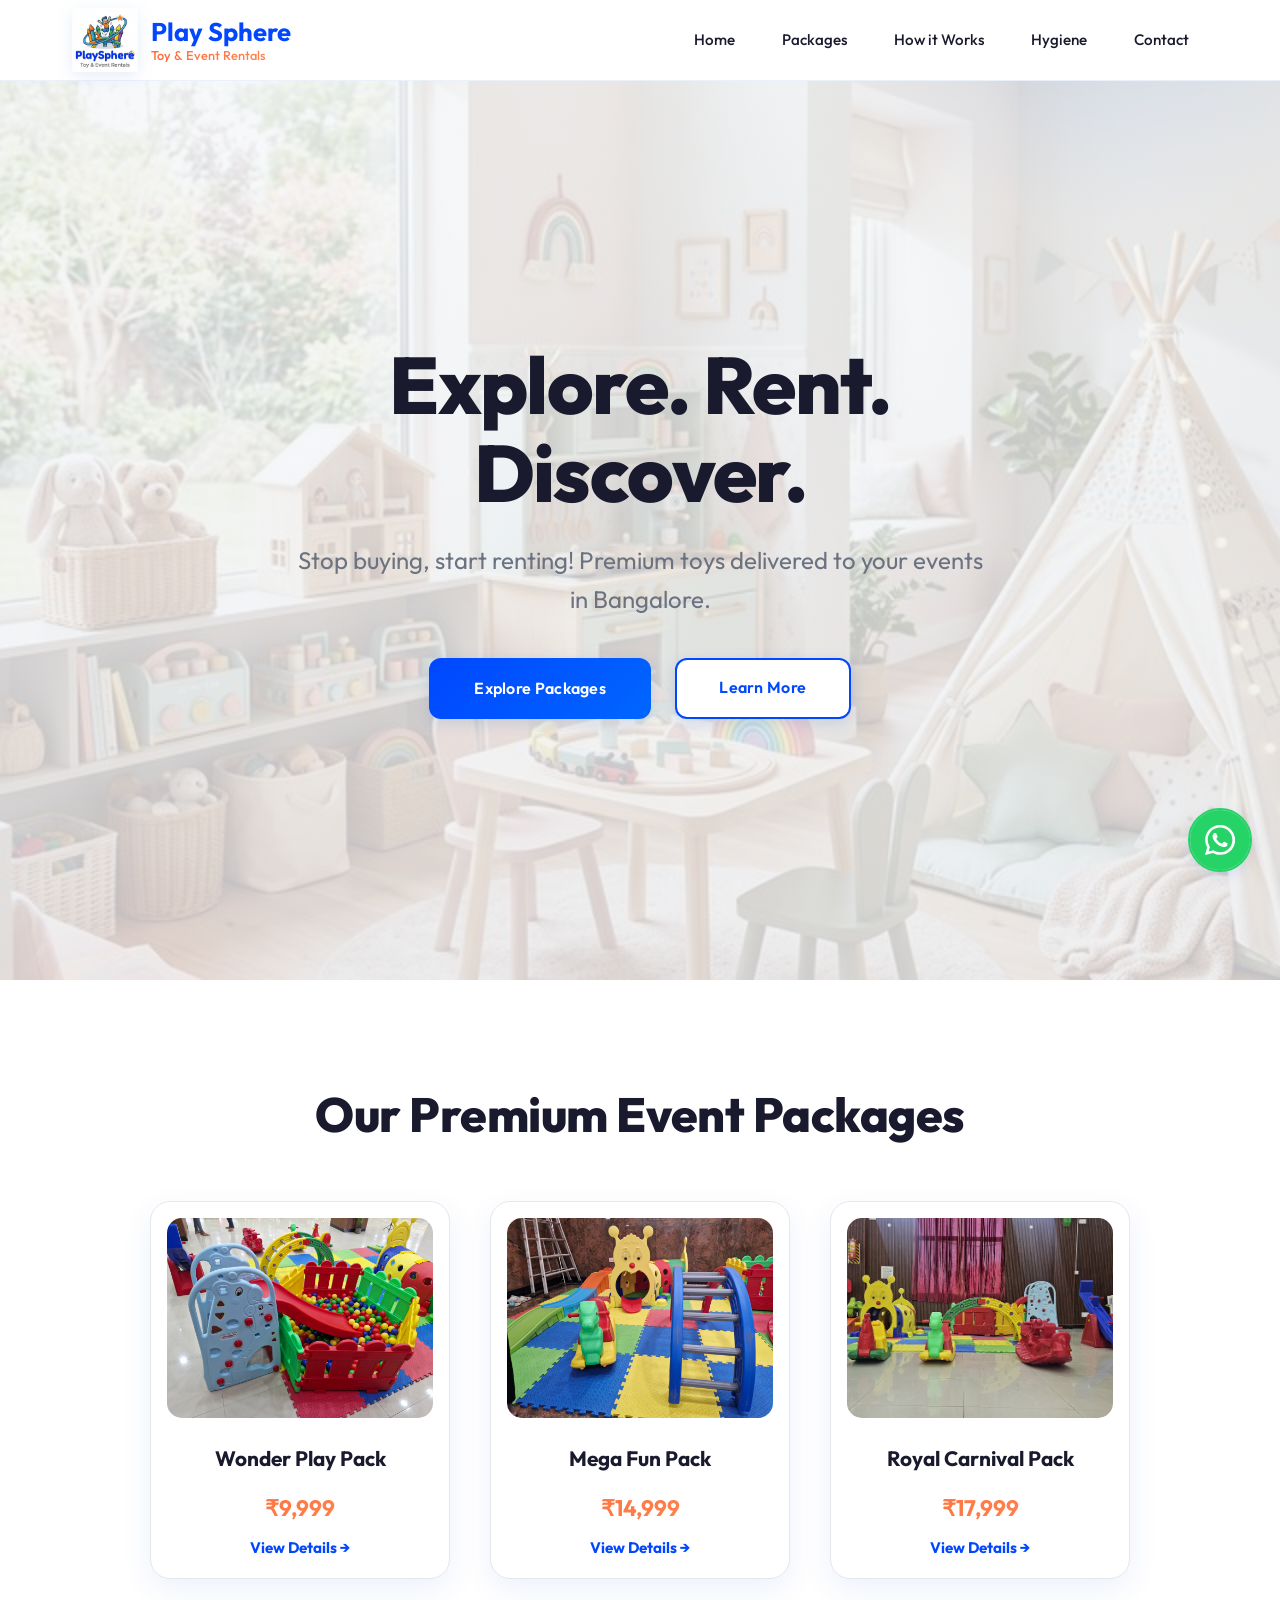
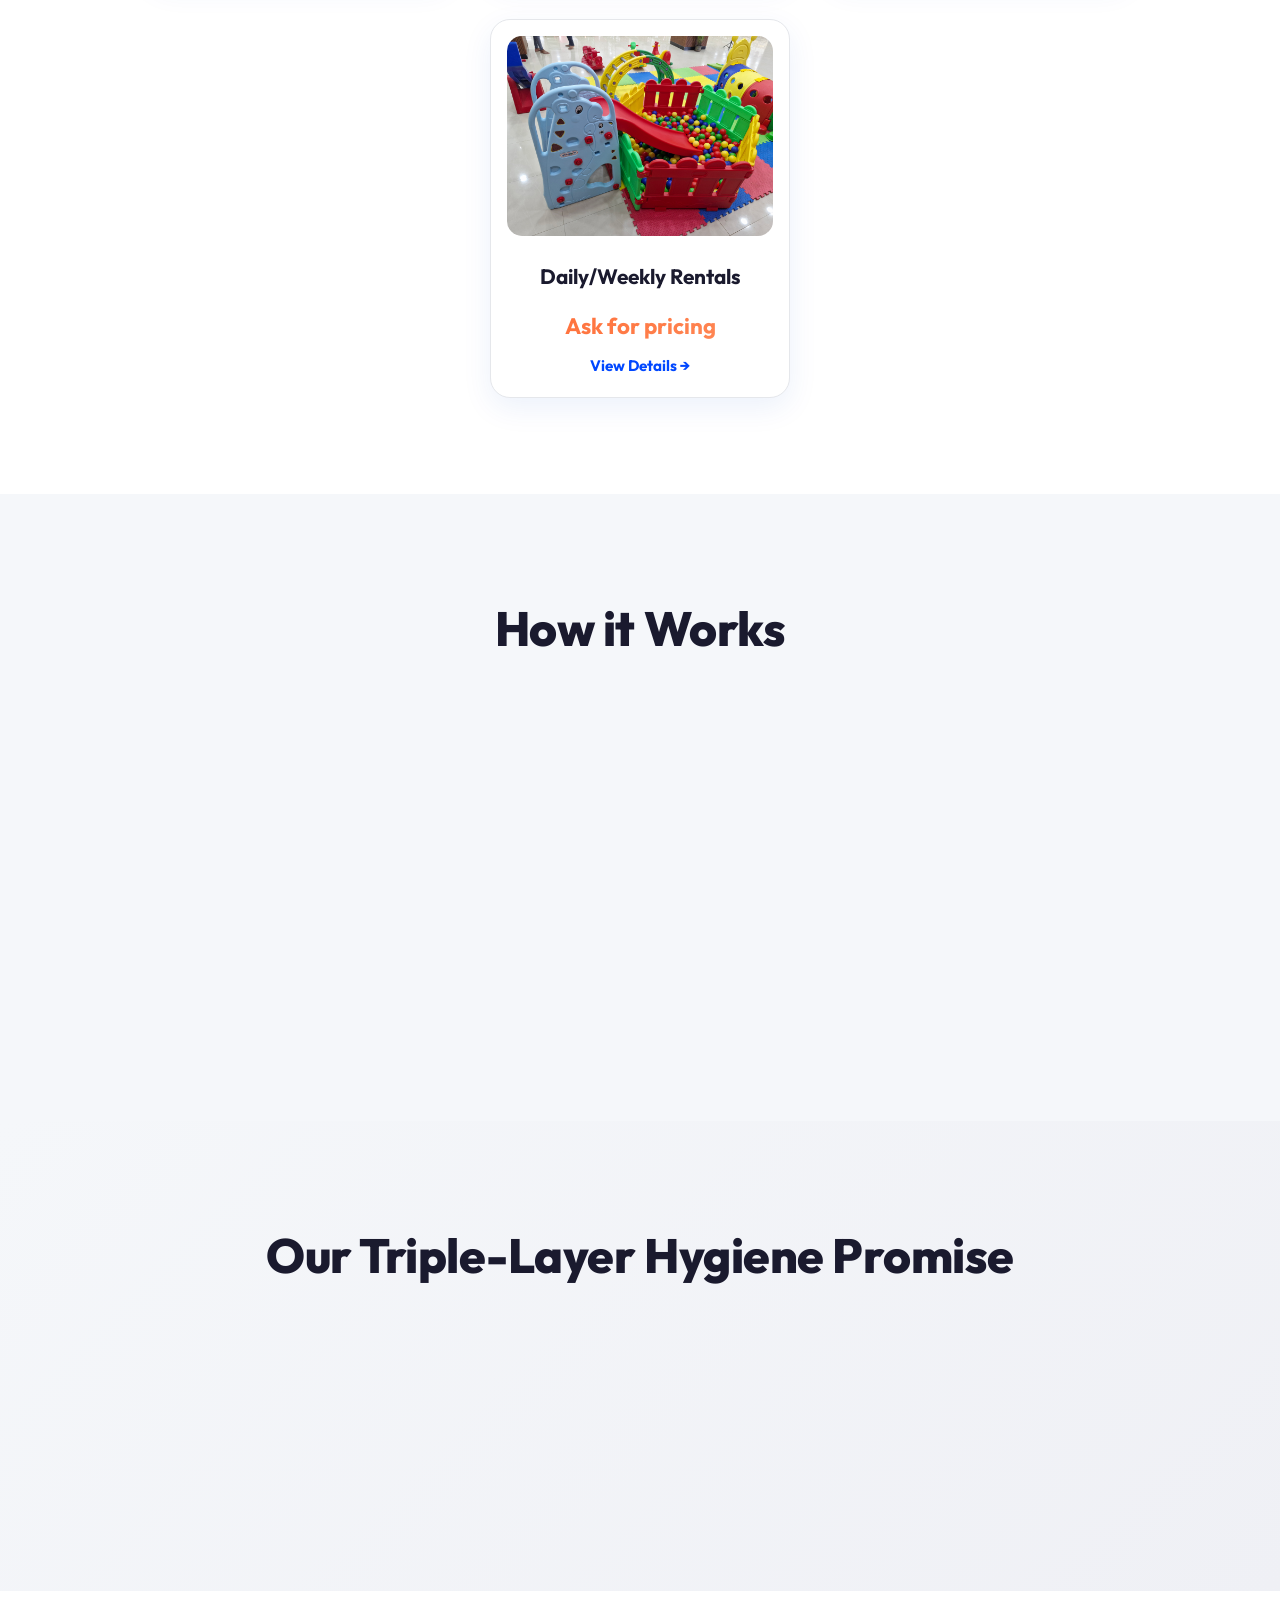
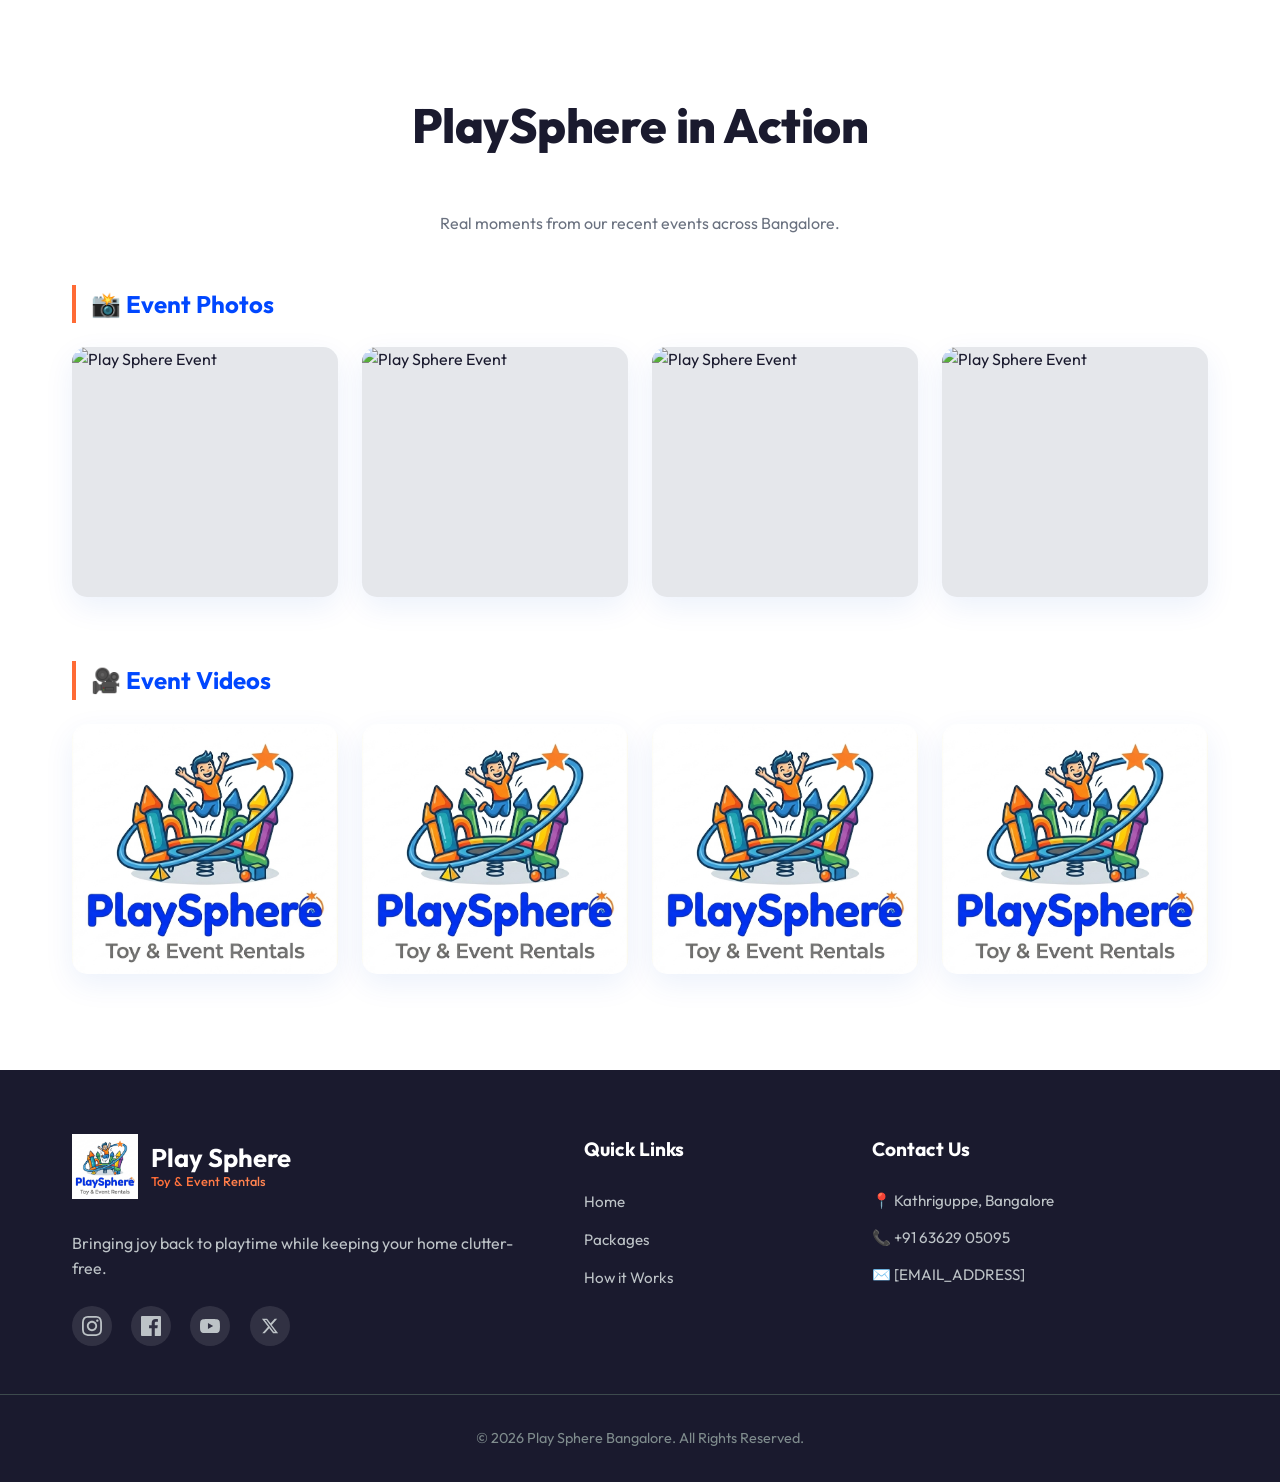
==== index.html @ 1827c5a4 "update new package" ====
<!DOCTYPE html>
<html lang="en">

<head>
    <!-- Meta Tags -->
    <meta charset="UTF-8">
    <meta name="viewport" content="width=device-width, initial-scale=1.0">
    <meta name="description"
        content="Play Sphere Bangalore - Premium toy rental service for events. Affordable packages, same-day delivery, triple-layer hygiene guarantee. Book your event toys online.">
    <meta name="keywords"
        content="toy rental bangalore, event toy rental, kids party toys, toy rental service, toy hire bangalore">
    <meta name="author" content="Play Sphere Bangalore">

    <!-- Open Graph Tags (Social Media) -->
    <meta property="og:title" content="Play Sphere Bangalore - Premium Toy Rental for Events">
    <meta property="og:description"
        content="Rent premium toys for your events in Bangalore. Same-day delivery, hygiene guaranteed.">
    <meta property="og:type" content="business.business">
    <meta property="og:url" content="https://www.playsphere.events/">
    <meta property="og:image" content="https://www.playsphere.events/assets/images/PlaySphere.png">

    <!-- Twitter Card Tags -->
    <meta name="twitter:card" content="summary_large_image">
    <meta name="twitter:title" content="Play Sphere Bangalore - Toy Rental Services">
    <meta name="twitter:description" content="Premium toy rental for events in Bangalore">
    <meta name="twitter:image" content="https://www.playsphere.events/assets/images/PlaySphere.png">

    <!-- Canonical URL -->
    <link rel="canonical" href="https://www.playsphere.events/">

    <!-- Favicon -->
    <link rel="icon" href="https://www.playsphere.events/assets/images/PlaySphere.png" type="image/png">

    <!-- Language -->
    <html lang="en">
    <meta charset="UTF-8">
    <meta name="viewport" content="width=device-width, initial-scale=1.0">
    <title>Play Sphere Bangalore - Premium Toy Rental Service</title>
    <meta name="description"
        content="Rent premium, sanitized toys for your kids in Bangalore. Weekly rentals, doorstep delivery, and hassle-free returns.">
    <link rel="stylesheet" href="css/style.css">
    <link rel="preconnect" href="https://fonts.googleapis.com">
    <link rel="preconnect" href="https://fonts.gstatic.com" crossorigin>
    <link href="https://fonts.googleapis.com/css2?family=Outfit:wght@300;400;500;600;700;800&display=swap"
        rel="stylesheet">
    <script type="application/ld+json">
{
  "@context": "https://schema.org",
  "@type": "LocalBusiness",
  "name": "Play Sphere Bangalore",
  "description": "Premium toy rental service for events in Bangalore",
  "url": "https://www.playsphere.events/",
  "telephone": "+91 6362905095",
  "address": {
    "@type": "PostalAddress",
    "streetAddress": "Kathriguppe",
    "addressLocality": "Bangalore",
    "addressRegion": "Karnataka",
    "postalCode": "560019",
    "addressCountry": "IN"
  },
  "image": "https://www.playsphere.events/assets/images/PlaySphere.png",
  "priceRange": "₹₹",
  "areaServed": "Bangalore",
  "email": "",
  "sameAs": [
    <!-- "https://www.facebook.com/playsphere", -->
    <!-- "https://www.instagram.com/playsphere" -->
  ]
}
</script>
    <script data-goatcounter="https://playsphere.goatcounter.com/count" async src="//gc.zgo.at/count.js"></script>
</head>

<body>
    <header>
        <nav class="container">
            <a href="#home" class="logo">
                <img src="assets/images/PlaySphere.png" alt="Play Sphere Logo">
                <div class="logo-text">
                    Play Sphere <span>Toy & Event Rentals</span>
                </div>
            </a>
            <ul>
                <li><a href="#home">Home</a></li>
                <li><a href="#packages">Packages</a></li>
                <li><a href="#how-it-works">How it Works</a></li>
                <li><a href="#hygiene">Hygiene</a></li>
                <li><a href="#contact">Contact</a></li>
            </ul>
        </nav>
    </header>

    <main>
        <section id="home" class="hero">
            <div class="container hero-content">
                <h1>Explore. Rent. Discover.</h1>
                <p>Stop buying, start renting! Premium toys delivered to your events in Bangalore.</p>
                <div class="cta-group">
                    <a href="#packages" class="btn btn-primary">Explore Packages</a>
                    <a href="#how-it-works" class="btn btn-secondary">Learn More</a>
                </div>
            </div>
        </section>

        <section id="packages" class="packages">
            <div class="container">
                <h2 class="section-title">Our Premium Event Packages</h2>
                <div class="category-grid">
                    <a href="package-details.html?id=wonder" class="category-card-link">
                        <div class="category-card">
                            <img src="assets/images/4.jpg" alt="Wonder Play Pack">
                            <h3>Wonder Play Pack</h3>
                            <p class="price">₹9,999</p>
                            <span class="btn-text">View Details →</span>
                        </div>
                    </a>
                    <a href="package-details.html?id=mega" class="category-card-link">
                        <div class="category-card">
                            <img src="assets/images/2.jpg" alt="Mega Fun Pack">
                            <h3>Mega Fun Pack</h3>
                            <p class="price">₹14,999</p>
                            <span class="btn-text">View Details →</span>
                        </div>
                    </a>
                    <a href="package-details.html?id=royal" class="category-card-link">
                        <div class="category-card">
                            <img src="assets/images/3.jpg" alt="Royal Carnival Pack">
                            <h3>Royal Carnival Pack</h3>
                            <p class="price">₹17,999</p>
                            <span class="btn-text">View Details →</span>
                        </div>
                    </a>
                    <a href="package-details.html?id=daily_weekly" class="category-card-link">
                        <div class="category-card">
                            <img src="assets/images/4.jpg" alt="Daily/Weekly Rentals">
                            <h3>Daily/Weekly Rentals</h3>
                            <p class="price">Ask for pricing</p>
                            <span class="btn-text">View Details →</span>
                        </div>
                    </a>
                </div>
            </div>
        </section>

        <section id="how-it-works" class="how-it-works">
            <div class="container">
                <h2 class="section-title">How it Works</h2>
                <div class="steps-grid">
                    <div class="step">
                        <div class="step-icon">1</div>
                        <h3>Browse Packages & Pick</h3>
                        <p>Choose from our wide range of premium packages.</p>
                    </div>
                    <div class="step">
                        <div class="step-icon">2</div>
                        <h3>We Deliver</h3>
                        <p>Doorstep delivery across Bangalore on your chosen location & schedule.</p>
                    </div>
                    <div class="step">
                        <div class="step-icon">3</div>
                        <h3>Time to Play</h3>
                        <p>During the event the area is set-up and supervised by friendly care takers while you enjoy
                            the event.</p>
                    </div>
                    <div class="step">
                        <div class="step-icon">4</div>
                        <h3>We Pick Up</h3>
                        <p>Hassle-free returns at the end of the event.</p>
                    </div>
                </div>
            </div>
        </section>
        <section id="hygiene" class="hygiene">
            <div class="container">
                <div class="hygiene-content">
                    <h2 class="section-title">Our Triple-Layer Hygiene Promise</h2>
                    <div class="promise-list">
                        <div class="promise-item">
                            <h4>Deep Cleaned</h4>
                            <p>Every toy undergoes systematic thorough cleaning.</p>
                        </div>
                        <div class="promise-item">
                            <h4>Sanitized</h4>
                            <p>Treated with child-safe, medical-grade disinfectants.</p>
                        </div>
                        <div class="promise-item">
                            <h4>Final Check</h4>
                            <p>Double verification before every delivery.</p>
                        </div>
                    </div>
                </div>
            </div>
        </section>
        <section id="gallery" class="gallery">
            <div class="container">
                <h2 class="section-title">PlaySphere in Action</h2>
                <p style="text-align: center; color: var(--gray); margin-bottom: 3rem;">Real moments from our recent
                    events across Bangalore.</p>

                <div class="gallery-container">
                    <h3>📸 Event Photos</h3>
                    <div id="photo-gallery" class="media-grid"></div>

                    <h3 style="margin-top: 4rem;">🎥 Event Videos</h3>
                    <div id="video-gallery" class="media-grid"></div>
                </div>
            </div>
        </section>
    </main>

    <footer id="contact">
        <div class="container footer-grid">
            <div class="footer-info">
                <a href="#home" class="logo footer-logo">
                    <img src="assets/images/PlaySphere.png" alt="Play Sphere Logo">
                    <div class="logo-text">
                        Play Sphere <span>Toy & Event Rentals</span>
                    </div>
                </a>
                <p>Bringing joy back to playtime while keeping your home clutter-free.</p>
                <div class="social-links">
                    <a href="https://www.instagram.com/totsters_kids_play/" aria-label="Instagram"><svg width="20"
                            height="20" viewBox="0 0 24 24" fill="currentColor">
                            <path
                                d="M12 2.163c3.204 0 3.584.012 4.85.07 1.366.062 2.633.332 3.608 1.308.975.975 1.245 2.242 1.308 3.608.058 1.266.07 1.646.07 4.85s-.012 3.584-.07 4.85c-.063 1.366-.333 2.633-1.308 3.608-.975.975-2.242 1.245-3.608 1.308-1.266.058-1.646.07-4.85.07s-3.584-.012-4.85-.07c-1.366-.063-2.633-.333-3.608-1.308-.975-.975-1.245-2.242-1.308-3.608-.058-1.266-.07-1.646-.07-4.85s.012-3.584.07-4.85c.062-1.366.332-2.633 1.308-3.608.975-.975 2.242-1.245 3.608-1.308 1.266-.058 1.646-.07 4.85-.07zm0-2.163c-3.259 0-3.667.014-4.947.072-4.358.2-6.78 2.618-6.98 6.98-.059 1.281-.073 1.689-.073 4.948 0 3.259.014 3.668.072 4.947.2 4.358 2.618 6.78 6.98 6.98 1.281.058 1.689.072 4.948.072 3.259 0 3.668-.014 4.947-.072 4.354-.2 6.782-2.618 6.979-6.98.059-1.28.073-1.689.073-4.948 0-3.259-.014-3.667-.072-4.947-.196-4.354-2.617-6.78-6.979-6.98-1.281-.059-1.69-.073-4.949-.073zm0 5.838c-3.403 0-6.162 2.759-6.162 6.162s2.759 6.163 6.162 6.163 6.162-2.759 6.162-6.163c0-3.403-2.759-6.162-6.162-6.162zm0 10.162c-2.209 0-4-1.79-4-4 0-2.209 1.791-4 4-4s4 1.791 4 4c0 2.21-1.791 4-4 4zm6.406-11.845c-.796 0-1.441.645-1.441 1.44s.645 1.44 1.441 1.44c.795 0 1.439-.645 1.439-1.44s-.644-1.44-1.439-1.44z">
                            </path>
                        </svg></a>
                    <a href="https://www.facebook.com/share/1CV5FnFBS7/" aria-label="Facebook"><svg width="20"
                            height="20" viewBox="0 0 24 24" fill="currentColor">
                            <path
                                d="M22.675 0h-21.35c-.732 0-1.325.593-1.325 1.325v21.351c0 .731.593 1.324 1.325 1.324h11.495v-9.294h-3.128v-3.622h3.128v-2.671c0-3.1 1.893-4.788 4.659-4.788 1.325 0 2.463.099 2.795.143v3.24l-1.918.001c-1.504 0-1.795.715-1.795 1.763v2.313h3.587l-.467 3.622h-3.12v9.293h6.116c.73 0 1.323-.593 1.323-1.325v-21.35c0-.732-.593-1.325-1.325-1.325z">
                            </path>
                        </svg></a>
                    <a href="#" aria-label="Youtube"><svg width="20" height="20" viewBox="0 0 24 24"
                            fill="currentColor">
                            <path
                                d="M23.498 6.186a3.016 3.016 0 0 0-2.122-2.136C19.505 3.545 12 3.545 12 3.545s-7.505 0-9.377.505A3.017 3.017 0 0 0 .502 6.186C0 8.07 0 12 0 12s0 3.93.502 5.814a3.016 3.016 0 0 0 2.122 2.136c1.871.505 9.376.505 9.376.505s7.505 0 9.377-.505a3.015 3.015 0 0 0 2.122-2.136C24 15.93 24 12 24 12s0-3.93-.502-5.814zM9.545 15.568V8.432L15.818 12l-6.273 3.568z">
                            </path>
                        </svg></a>
                    <a href="#" aria-label="X"><svg width="18" height="18" viewBox="0 0 24 24" fill="currentColor">
                            <path
                                d="M18.244 2.25h3.308l-7.227 8.26 8.502 11.24H16.17l-5.214-6.817L4.99 21.75H1.68l7.73-8.835L1.254 2.25H8.134l4.713 6.231zm-1.161 17.52h1.833L7.084 4.126H5.117z">
                            </path>
                        </svg></a>
                </div>
            </div>
            <div class="footer-links">
                <h4>Quick Links</h4>
                <ul>
                    <li><a href="#home">Home</a></li>
                    <li><a href="#packages">Packages</a></li>
                    <li><a href="#how-it-works">How it Works</a></li>
                </ul>
            </div>
            <div class="footer-contact">
                <h4>Contact Us</h4>
                <p>📍 Kathriguppe, Bangalore</p>
                <p>📞 +91 63629 05095</p>
                <p>✉️ [EMAIL_ADDRESS]</p>
            </div>
        </div>
        <div class="footer-bottom">
            <p>&copy; 2026 Play Sphere Bangalore. All Rights Reserved.</p>
        </div>
    </footer>

    <script src="js/script.js"></script>
    <a href="https://wa.me/916362905095" class="whatsapp-float" target="_blank" rel="noopener noreferrer">
        <svg width="30" height="30" viewBox="0 0 24 24" fill="white" xmlns="http://www.w3.org/2000/svg">
            <path
                d="M17.472 14.382c-.297-.149-1.758-.867-2.03-.967-.273-.099-.471-.148-.67.15-.197.297-.767.966-.94 1.164-.173.199-.347.223-.644.075-.297-.15-1.255-.463-2.39-1.475-.883-.788-1.48-1.761-1.653-2.059-.173-.297-.018-.458.13-.606.134-.133.298-.347.446-.52.149-.174.198-.298.298-.497.099-.198.05-.371-.025-.52-.075-.149-.669-1.612-.916-2.207-.242-.579-.487-.5-.669-.51-.173-.008-.371-.01-.57-.01-.198 0-.52.074-.792.372-.272.297-1.04 1.016-1.04 2.479 0 1.462 1.065 2.875 1.213 3.074.149.198 2.096 3.2 5.077 4.487.709.306 1.262.489 1.694.625.712.227 1.36.195 1.871.118.571-.085 1.758-.719 2.006-1.413.248-.694.248-1.289.173-1.413-.074-.124-.272-.198-.57-.347m-5.421 7.403h-.004a9.87 9.87 0 01-5.031-1.378l-.361-.214-3.741.982.998-3.648-.235-.374a9.86 9.86 0 01-1.51-5.26c.001-5.45 4.436-9.884 9.888-9.884 2.64 0 5.122 1.03 6.988 2.898a9.825 9.825 0 012.893 6.994c-.003 5.45-4.438 9.884-9.885 9.884m8.413-18.297A11.815 11.815 0 0012.05 0C5.495 0 .16 5.335.157 11.892c0 2.096.547 4.142 1.588 5.945L0 24l6.335-1.662c1.801.983 3.834 1.503 5.903 1.504h.005c6.554 0 11.89-5.335 11.893-11.893a11.826 11.826 0 00-3.48-8.413z" />
        </svg>
        <span class="tooltip">Chat with us</span>
    </a>
</body>

</html>
---- css/style.css ----
:root {
    /* PlaySphere Brand Colors - From Logo */
    /* --primary: #0052CC;
    --primary-light: #0066FF;
    --primary-dark: #003999;
    --secondary: #FF6B35;
    --secondary-light: #FF8C5A;
    --accent: #FFA500; */
    --dark: #1A1A2E;
    --light: #F5F7FA;
    --white: #ffffff;
    --gray: #6B7280;
    --gray-light: #E5E7EB;
    --primary: #0047FF;
    /* Vibrant blue from logo text */
    --primary-light: #336CFF;
    --primary-dark: #0036C2;
    --secondary: #FF6B35;
    /* Warm orange from logo accents */
    --secondary-light: #FF8C5A;
    --accent: #FF9100;
    /* Star/highlight orange */

    /* Gradients updated with the new brand blue */
    --primary-gradient: linear-gradient(135deg, #0047FF 0%, #0066FF 100%);
    /* Gradients */
    --bg-gradient: linear-gradient(135deg, #F5F7FA 0%, #EFF0F5 100%);
    /* --primary-gradient: linear-gradient(135deg, #0052CC 0%, #0066FF 100%); */
    --secondary-gradient: linear-gradient(135deg, #FF6B35 0%, #FF8C5A 100%);
    --blend-gradient: linear-gradient(135deg, #0052CC 0%, #FF6B35 100%);

    /* Shadows */
    --card-shadow: 0 10px 30px rgba(0, 82, 204, 0.08);
    --card-shadow-hover: 0 20px 40px rgba(0, 82, 204, 0.12);
    --btn-shadow: 0 4px 15px rgba(0, 82, 204, 0.15);
    --btn-shadow-hover: 0 8px 25px rgba(0, 82, 204, 0.25);
}

* {
    margin: 0;
    padding: 0;
    box-sizing: border-box;
}

html {
    scroll-behavior: smooth;
}

body {
    font-family: 'Outfit', -apple-system, BlinkMacSystemFont, 'Segoe UI', sans-serif;
    line-height: 1.6;
    color: var(--dark);
    background-color: var(--white);
}

.container {
    max-width: 1200px;
    margin: 0 auto;
    padding: 0 2rem;
}

/* ==================== HEADER & NAVIGATION ==================== */
header {
    background: rgba(255, 255, 255, 0.95);
    backdrop-filter: blur(20px);
    -webkit-backdrop-filter: blur(20px);
    position: fixed;
    top: 0;
    width: 100%;
    z-index: 1000;
    border-bottom: 1px solid rgba(0, 82, 204, 0.08);
    transition: all 0.3s ease;
}

header.scrolled {
    box-shadow: 0 8px 24px rgba(0, 0, 0, 0.06);
}

nav {
    display: flex;
    justify-content: space-between;
    align-items: center;
    height: 80px;
    padding: 0;
}

.logo {
    display: flex;
    align-items: center;
    gap: 0.8rem;
    font-size: 1.6rem;
    font-weight: 700;
    text-decoration: none;
    transition: all 0.3s ease;
    flex-shrink: 0;
}

.logo:hover {
    transform: translateY(-2px);
}

.logo img {
    height: 65px;
    width: auto;
    object-fit: contain;
    filter: drop-shadow(0 4px 8px rgba(0, 82, 204, 0.1));
    transition: all 0.3s ease;
}

.logo:hover img {
    filter: drop-shadow(0 6px 12px rgba(0, 82, 204, 0.2));
}

.logo-text {
    display: flex;
    flex-direction: column;
    line-height: 1.1;
    color: var(--primary);
    /* This makes "Play Sphere" the brand blue */
    font-weight: 700;
    /* Ensures it looks bold like the logo */
}

.logo-text::first-line {
    font-weight: 700;
}

.logo span {
    background: var(--secondary-gradient);
    -webkit-background-clip: text;
    -webkit-text-fill-color: transparent;
    background-clip: text;
    font-size: 0.8rem;
    font-weight: 500;
    margin-top: 2px;
}

nav ul {
    display: flex;
    list-style: none;
    gap: 0.5rem;
    margin-left: auto;
}

nav ul li {
    margin: 0;
}

nav ul li a {
    text-decoration: none;
    color: var(--dark);
    font-weight: 500;
    font-size: 0.95rem;
    padding: 0.6rem 1.2rem;
    border-radius: 8px;
    transition: all 0.3s ease;
    position: relative;
    display: block;
}

nav ul li a::before {
    content: '';
    position: absolute;
    bottom: 0;
    left: 50%;
    width: 0;
    height: 2px;
    background: var(--primary-gradient);
    transform: translateX(-50%);
    transition: width 0.3s ease;
}

nav ul li a:hover {
    color: var(--primary);
    background: rgba(0, 82, 204, 0.05);
}

nav ul li a:hover::before {
    width: 80%;
}

/* ==================== HERO SECTION ==================== */
.hero {
    margin-top: 80px;
    min-height: 100vh;
    background: linear-gradient(rgba(245, 247, 250, 0.8), rgba(239, 240, 245, 0.8)),
        url('../assets/images/hero-bg.jpg');
    /* background: var(--bg-gradient), url('../assets/images/hero-bg.jpg'); */
    background-size: cover;
    background-position: center;
    display: flex;
    align-items: center;
    justify-content: center;
    position: relative;
    overflow: hidden;
    padding: 2rem;
}

.hero::before {
    content: '';
    position: absolute;
    top: -50%;
    right: -10%;
    width: 600px;
    height: 600px;
    background: radial-gradient(circle, rgba(0, 102, 255, 0.1) 0%, transparent 70%);
    border-radius: 50%;
    animation: float 6s ease-in-out infinite;
}

.hero::after {
    content: '';
    position: absolute;
    bottom: -30%;
    left: -5%;
    width: 400px;
    height: 400px;
    background: radial-gradient(circle, rgba(255, 107, 53, 0.08) 0%, transparent 70%);
    border-radius: 50%;
    animation: float 8s ease-in-out infinite reverse;
}

@keyframes float {

    0%,
    100% {
        transform: translateY(0px);
    }

    50% {
        transform: translateY(30px);
    }
}

.hero-content {
    position: relative;
    z-index: 1;
    text-align: center;
    max-width: 900px;
}

.hero-content h1 {
    font-size: clamp(2.5rem, 8vw, 5rem);
    font-weight: 800;
    line-height: 1.1;
    margin-bottom: 1.5rem;
    color: var(--dark);
    letter-spacing: -0.02em;
}

.hero-content p {
    font-size: clamp(1rem, 2vw, 1.5rem);
    color: var(--gray);
    margin-bottom: 2.5rem;
    font-weight: 400;
    line-height: 1.6;
    max-width: 700px;
    margin-left: auto;
    margin-right: auto;
}

.cta-group {
    display: flex;
    gap: 1.5rem;
    justify-content: center;
    flex-wrap: wrap;
}

.btn {
    display: inline-block;
    padding: 1.1rem 2.8rem;
    border-radius: 12px;
    text-decoration: none;
    font-weight: 600;
    font-size: 1rem;
    letter-spacing: 0.3px;
    transition: all 0.3s cubic-bezier(0.23, 1, 0.32, 1);
    cursor: pointer;
    border: none;
    outline: none;
    text-align: center;
    box-shadow: var(--btn-shadow);
}

.btn-primary {
    background: var(--primary-gradient);
    color: var(--white);
}

.btn-primary:hover {
    transform: translateY(-4px);
    box-shadow: var(--btn-shadow-hover);
}

.btn-primary:active {
    transform: translateY(-1px);
}

.btn-secondary {
    background: var(--white);
    color: var(--primary);
    border: 2px solid var(--primary);
    padding: 0.95rem 2.65rem;
}

.btn-secondary:hover {
    background: var(--primary);
    color: var(--white);
    transform: translateY(-4px);
    box-shadow: var(--btn-shadow-hover);
}

.btn-secondary:active {
    transform: translateY(-1px);
}

/* ==================== SECTIONS ==================== */
section {
    padding: 6rem 0;
}

.section-title {
    text-align: center;
    font-size: clamp(2rem, 5vw, 3rem);
    font-weight: 800;
    margin-bottom: 1rem;
    color: var(--dark);
    letter-spacing: -0.01em;
}

section>.container>.section-title {
    margin-bottom: 3rem;
}

/* ==================== PACKAGES SECTION ==================== */
.packages {
    background: var(--white);
}

.category-grid {
    display: flex;
    /* Changed from grid to flex for easier centering */
    flex-wrap: wrap;
    justify-content: center;
    /* This centers the items in the row */
    gap: 2.5rem;
}

/* Ensure cards don't shrink too much */
.category-card-link {
    text-decoration: none;
    color: inherit;
    flex: 0 1 300px;
    /* Adjust 300px based on your preferred card width */
}

.category-card {
    background: var(--white);
    padding: 1rem;
    border-radius: 20px;
    text-align: center;
    box-shadow: var(--card-shadow);
    border: 1px solid var(--gray-light);
    transition: all 0.4s cubic-bezier(0.23, 1, 0.32, 1);
    overflow: hidden;
}

.category-card:hover {
    transform: translateY(-12px);
    box-shadow: var(--card-shadow-hover);
    border-color: var(--primary);
}

.category-card img {
    width: 100%;
    height: 200px;
    object-fit: cover;
    border-radius: 15px;
    margin-bottom: 1.5rem;
    background-color: #f0f0f0;
    display: block;
    transition: transform 0.4s ease;
}

.category-card:hover img {
    transform: scale(1.08);
}

.category-card h3 {
    font-size: 1.3rem;
    font-weight: 700;
    color: var(--dark);
    margin-bottom: 1rem;
    transition: color 0.3s ease;
}

.category-card:hover h3 {
    color: var(--primary);
}

.price {
    background: var(--secondary-gradient);
    -webkit-background-clip: text;
    -webkit-text-fill-color: transparent;
    background-clip: text;
    font-weight: 800;
    font-size: 1.6rem;
    margin-bottom: 1rem;
}

.btn-text {
    color: var(--primary);
    font-weight: 700;
    font-size: 0.95rem;
    display: inline-block;
    transition: all 0.3s ease;
    position: relative;
    padding-bottom: 2px;
}

.btn-text::after {
    content: '';
    position: absolute;
    bottom: 0;
    left: 0;
    width: 0;
    height: 2px;
    background: var(--secondary);
    transition: width 0.3s ease;
}

.category-card:hover .btn-text {
    color: var(--secondary);
    transform: translateX(5px);
}

.category-card:hover .btn-text::after {
    width: 100%;
}

/* ==================== HOW IT WORKS ==================== */
.how-it-works {
    background-color: var(--light);
}

.steps-grid {
    display: grid;
    grid-template-columns: repeat(auto-fit, minmax(240px, 1fr));
    gap: 3rem;
}

.step {
    text-align: center;
    padding: 2rem;
    background: var(--white);
    border-radius: 16px;
    box-shadow: var(--card-shadow);
    border: 1px solid var(--gray-light);
    transition: all 0.3s ease;
}

.step:hover {
    transform: translateY(-8px);
    box-shadow: var(--card-shadow-hover);
    border-color: var(--primary);
}

.step-icon {
    width: 70px;
    height: 70px;
    background: var(--primary-gradient);
    color: var(--white);
    font-size: 2rem;
    font-weight: 700;
    display: flex;
    align-items: center;
    justify-content: center;
    border-radius: 16px;
    margin: 0 auto 1.5rem;
    box-shadow: var(--btn-shadow);
    transition: all 0.3s ease;
}

.step:hover .step-icon {
    transform: translateY(-8px) scale(1.08);
    box-shadow: var(--btn-shadow-hover);
}

.step h3 {
    font-size: 1.2rem;
    font-weight: 700;
    color: var(--dark);
    margin-bottom: 1rem;
}

.step p {
    color: var(--gray);
    line-height: 1.6;
    font-size: 0.95rem;
}

/* ==================== HYGIENE SECTION ==================== */
.hygiene {
    background: var(--bg-gradient);
}

.promise-list {
    display: flex;
    justify-content: space-around;
    flex-wrap: wrap;
    gap: 2rem;
}

.promise-item {
    background: var(--white);
    padding: 2.5rem;
    border-radius: 20px;
    width: 100%;
    max-width: 320px;
    text-align: center;
    backdrop-filter: blur(5px);
    box-shadow: var(--card-shadow);
    border: 1px solid var(--gray-light);
    transition: all 0.3s ease;
}

.promise-item:hover {
    transform: translateY(-8px);
    border-color: var(--secondary);
}

.promise-item h4 {
    background: var(--secondary-gradient);
    -webkit-background-clip: text;
    -webkit-text-fill-color: transparent;
    background-clip: text;
    font-size: 1.4rem;
    margin-bottom: 1rem;
}

.promise-item p {
    color: var(--gray);
    line-height: 1.6;
}

/* ==================== FOOTER ==================== */
footer {
    background-color: var(--dark);
    color: var(--white);
    padding: 4rem 0 0;
}

.footer-grid {
    display: grid;
    grid-template-columns: 2fr 1fr 1.5fr;
    gap: 4rem;
    margin-bottom: 3rem;
}

.footer-info .logo {
    color: var(--white);
    /* Ensures the text is visible against dark background */
    margin-bottom: 2rem;
    transition: opacity 0.3s;
    display: flex;
    /* Matches header alignment */
    align-items: center;
    gap: 0.8rem;
}

.footer-info .logo img {
    filter: none;
    /* Shows the logo in its original brand colors */
    height: 65px;
    width: auto;
}

/* Ensure "Play Sphere" in footer is bright enough to read */
.footer-info .logo-text {
    color: var(--white);
}

.footer-info .logo:hover {
    opacity: 0.8;
    transform: translateY(-2px);
}

.footer-info p {
    color: #bdc3c7;
    line-height: 1.6;
}

.footer-links ul {
    list-style: none;
}

.footer-links ul li {
    margin-bottom: 0.8rem;
}

.footer-links ul li a {
    color: #bdc3c7;
    text-decoration: none;
    transition: all 0.3s ease;
    font-size: 0.95rem;
}

.footer-links ul li a:hover {
    color: var(--secondary);
    transform: translateX(4px);
}

.footer-contact h4,
.footer-links h4 {
    margin-bottom: 1.5rem;
    font-size: 1.2rem;
    color: var(--white);
}

.footer-contact p {
    color: #bdc3c7;
    font-size: 0.95rem;
    margin-bottom: 0.8rem;
}

.social-links {
    margin-top: 1.5rem;
    display: flex;
    gap: 1.2rem;
}

.social-links a {
    color: #bdc3c7;
    transition: all 0.3s ease;
    display: flex;
    align-items: center;
    justify-content: center;
    width: 40px;
    height: 40px;
    border-radius: 50%;
    background: rgba(255, 255, 255, 0.1);
}

.social-links a:hover {
    background: var(--secondary);
    color: var(--white);
    transform: translateY(-4px) rotate(5deg);
}

.footer-bottom {
    border-top: 1px solid #3d4a4d;
    padding: 2rem 0;
    text-align: center;
    color: #7f8c8d;
    font-size: 0.9rem;
}

/* ==================== CATEGORY CARD DETAILS ==================== */
.category-card .price {
    color: var(--secondary);
    font-weight: 700;
    font-size: 1.4rem;
    margin-bottom: 0.5rem;
}

/* ==================== WHATSAPP BUTTON ==================== */
.whatsapp-float {
    position: fixed;
    width: 60px;
    height: 60px;
    bottom: 30px;
    right: 30px;
    background-color: #25d366;
    color: #FFF;
    border-radius: 50px;
    text-align: center;
    font-size: 30px;
    box-shadow: var(--btn-shadow);
    z-index: 9999;
    display: flex;
    align-items: center;
    justify-content: center;
    text-decoration: none;
    transition: all 0.4s cubic-bezier(0.175, 0.885, 0.32, 1.275);
}

.whatsapp-float:hover {
    transform: scale(1.1) translateY(-5px);
    background-color: #128c7e;
    box-shadow: var(--btn-shadow-hover);
}

.whatsapp-float::after {
    content: '';
    position: absolute;
    width: 100%;
    height: 100%;
    border-radius: 50%;
    border: 2px solid #25d366;
    animation: pulse 2s infinite;
}

@keyframes pulse {
    0% {
        transform: scale(1);
        opacity: 1;
    }

    100% {
        transform: scale(1.5);
        opacity: 0;
    }
}

.whatsapp-float .tooltip {
    visibility: hidden;
    width: 120px;
    background: rgba(0, 0, 0, 0.82);
    backdrop-filter: blur(4px);
    color: #fff;
    text-align: center;
    border-radius: 8px;
    padding: 8px 0;
    position: absolute;
    z-index: 1;
    right: 130%;
    font-size: 0.85rem;
    font-weight: 600;
    opacity: 0;
    transform: translateX(10px);
    transition: all 0.3s ease;
    box-shadow: var(--btn-shadow);
    pointer-events: none;
}

.whatsapp-float:hover .tooltip {
    visibility: visible;
    opacity: 1;
    transform: translateX(0);
}

/* ==================== RESPONSIVE ==================== */
@media (max-width: 768px) {
    .hero-content h1 {
        font-size: 2.5rem;
    }

    nav ul {
        display: none;
    }

    .footer-grid {
        grid-template-columns: 1fr;
        gap: 2rem;
    }

    .cta-group {
        flex-direction: column;
        gap: 1rem;
    }

    .btn {
        padding: 1rem 2rem;
        width: 100%;
        max-width: 300px;
    }

    .promise-list {
        flex-direction: column;
        align-items: center;
    }

    .promise-item {
        max-width: 100%;
    }

    .whatsapp-float {
        bottom: 20px;
        right: 20px;
        width: 50px;
        height: 50px;
    }
}

@media (max-width: 480px) {
    .container {
        padding: 0 1rem;
    }

    nav {
        height: 70px;
    }

    .hero {
        margin-top: 70px;
    }

    .section-title {
        font-size: 1.8rem;
    }

    .category-grid {
        grid-template-columns: 1fr;
    }

    .steps-grid {
        grid-template-columns: 1fr;
        gap: 1.5rem;
    }

    .step {
        padding: 1.5rem;
    }

    .footer-contact p {
        font-size: 0.85rem;
    }
}

/* ==================== PACKAGE DETAIL PAGE ==================== */
.details-page {
    background-color: var(--light);
}

.detail-container {
    margin-top: 120px;
    margin-bottom: 60px;
}

.detail-grid {
    display: grid;
    grid-template-columns: 1.2fr 1fr;
    gap: 4rem;
    align-items: start;
    background: var(--white);
    padding: 2rem;
    border-radius: 30px;
    box-shadow: var(--card-shadow);
}

/* Carousel Styles */
.carousel-container {
    position: relative;
    overflow: hidden;
    border-radius: 20px;
    background: #f0f0f0;
    aspect-ratio: 4/3;
    box-shadow: inset 0 0 20px rgba(0, 0, 0, 0.05);
}

.carousel-track {
    display: flex;
    transition: transform 0.6s cubic-bezier(0.23, 1, 0.32, 1);
    height: 100%;
}

.carousel-slide {
    min-width: 100%;
    height: 100%;
    object-fit: cover;
}

.carousel-btn {
    position: absolute;
    top: 50%;
    transform: translateY(-50%);
    background: rgba(255, 255, 255, 0.9);
    border: none;
    width: 45px;
    height: 45px;
    border-radius: 50%;
    cursor: pointer;
    color: var(--primary);
    box-shadow: 0 4px 12px rgba(0, 0, 0, 0.1);
    z-index: 10;
    display: flex;
    align-items: center;
    justify-content: center;
    font-size: 1.2rem;
    transition: all 0.3s ease;
}

.carousel-btn:hover {
    background: var(--primary);
    color: var(--white);
}

.carousel-btn.prev {
    left: 15px;
}

.carousel-btn.next {
    right: 15px;
}

.carousel-dots {
    position: absolute;
    bottom: 20px;
    left: 50%;
    transform: translateX(-50%);
    display: flex;
    gap: 8px;
    z-index: 10;
}

.dot {
    width: 10px;
    height: 10px;
    border-radius: 50%;
    background: rgba(255, 255, 255, 0.5);
    cursor: pointer;
    border: 1px solid rgba(0, 0, 0, 0.1);
    transition: all 0.3s ease;
}

.dot.active {
    background: var(--white);
    transform: scale(1.4);
}

/* Package Info Styles */
.detail-info h1 {
    font-size: 2.5rem;
    color: var(--dark);
    margin-bottom: 0.5rem;
}

.pkg-price {
    font-size: 2rem;
    font-weight: 800;
    color: var(--primary);
    margin-bottom: 1.5rem;
}

.pkg-description {
    color: var(--gray);
    margin-bottom: 2rem;
    line-height: 1.8;
}

.pkg-highlights {
    display: flex;
    gap: 2rem;
    margin-bottom: 2rem;
    padding-bottom: 2rem;
    border-bottom: 1px solid var(--gray-light);
}

.pkg-highlights span {
    display: flex;
    align-items: center;
    gap: 8px;
    font-weight: 600;
}

.inventory-list {
    list-style: none;
    display: grid;
    grid-template-columns: 1fr 1fr;
    gap: 10px;
    margin-bottom: 2.5rem;
}

.inventory-list li::before {
    content: "✓";
    color: var(--secondary);
    font-weight: bold;
    margin-right: 10px;
}

.booking-box {
    background: var(--light);
    padding: 1.5rem;
    border-radius: 15px;
    border: 2px dashed var(--primary-light);
    text-align: center;
    /* This centers the text and the button */
    margin-top: 2rem;
}

/* Responsive Fixes for Details Page */
@media (max-width: 992px) {
    .detail-grid {
        grid-template-columns: 1fr;
        gap: 2rem;
    }

    .detail-container {
        margin-top: 100px;
    }
}

.btn-whatsapp {
    background-color: #25D366 !important;
    /* WhatsApp Green */
    color: white !important;
    display: inline-flex;
    /* Changed to inline-flex to respect text-align: center */
    align-items: center;
    justify-content: center;
    gap: 10px;
    margin-top: 1rem;
    border: none;
    transition: all 0.3s ease;
}

.btn-whatsapp:hover {
    background-color: #128C7E !important;
    /* Darker WhatsApp green on hover */
    transform: translateY(-3px);
    box-shadow: 0 6px 20px rgba(37, 211, 102, 0.4);
}

/* Ensures the icon inside remains white */
.btn-whatsapp svg {
    fill: white;
}

/* ==================== GALLERY SECTION ==================== */
.gallery {
    background: var(--white);
}

.gallery h3 {
    font-size: 1.5rem;
    color: var(--primary);
    margin-bottom: 1.5rem;
    border-left: 4px solid var(--secondary);
    padding-left: 15px;
}

.media-grid {
    display: grid;
    grid-template-columns: repeat(auto-fill, minmax(220px, 1fr));
    gap: 1.5rem;
}

.media-item {
    width: 100%;
    height: 250px;
    object-fit: cover;
    border-radius: 15px;
    box-shadow: var(--card-shadow);
    background: var(--gray-light);
    /* Place-holder color while loading */
    display: block;
    /* Prevents alignment issues */
}

.media-item:hover {
    transform: scale(1.03);
    box-shadow: var(--card-shadow-hover);
}

video.media-item {
    cursor: pointer;
}

/* Ensure videos specifically don't show a play icon overlay on some mobile browsers */
video.media-item::-webkit-media-controls {
    display: none !important;
}

@media (max-width: 768px) {
    .media-grid {
        grid-template-columns: repeat(2, 1fr);
        gap: 1rem;
    }

    .media-item {
        height: 180px;
    }
}
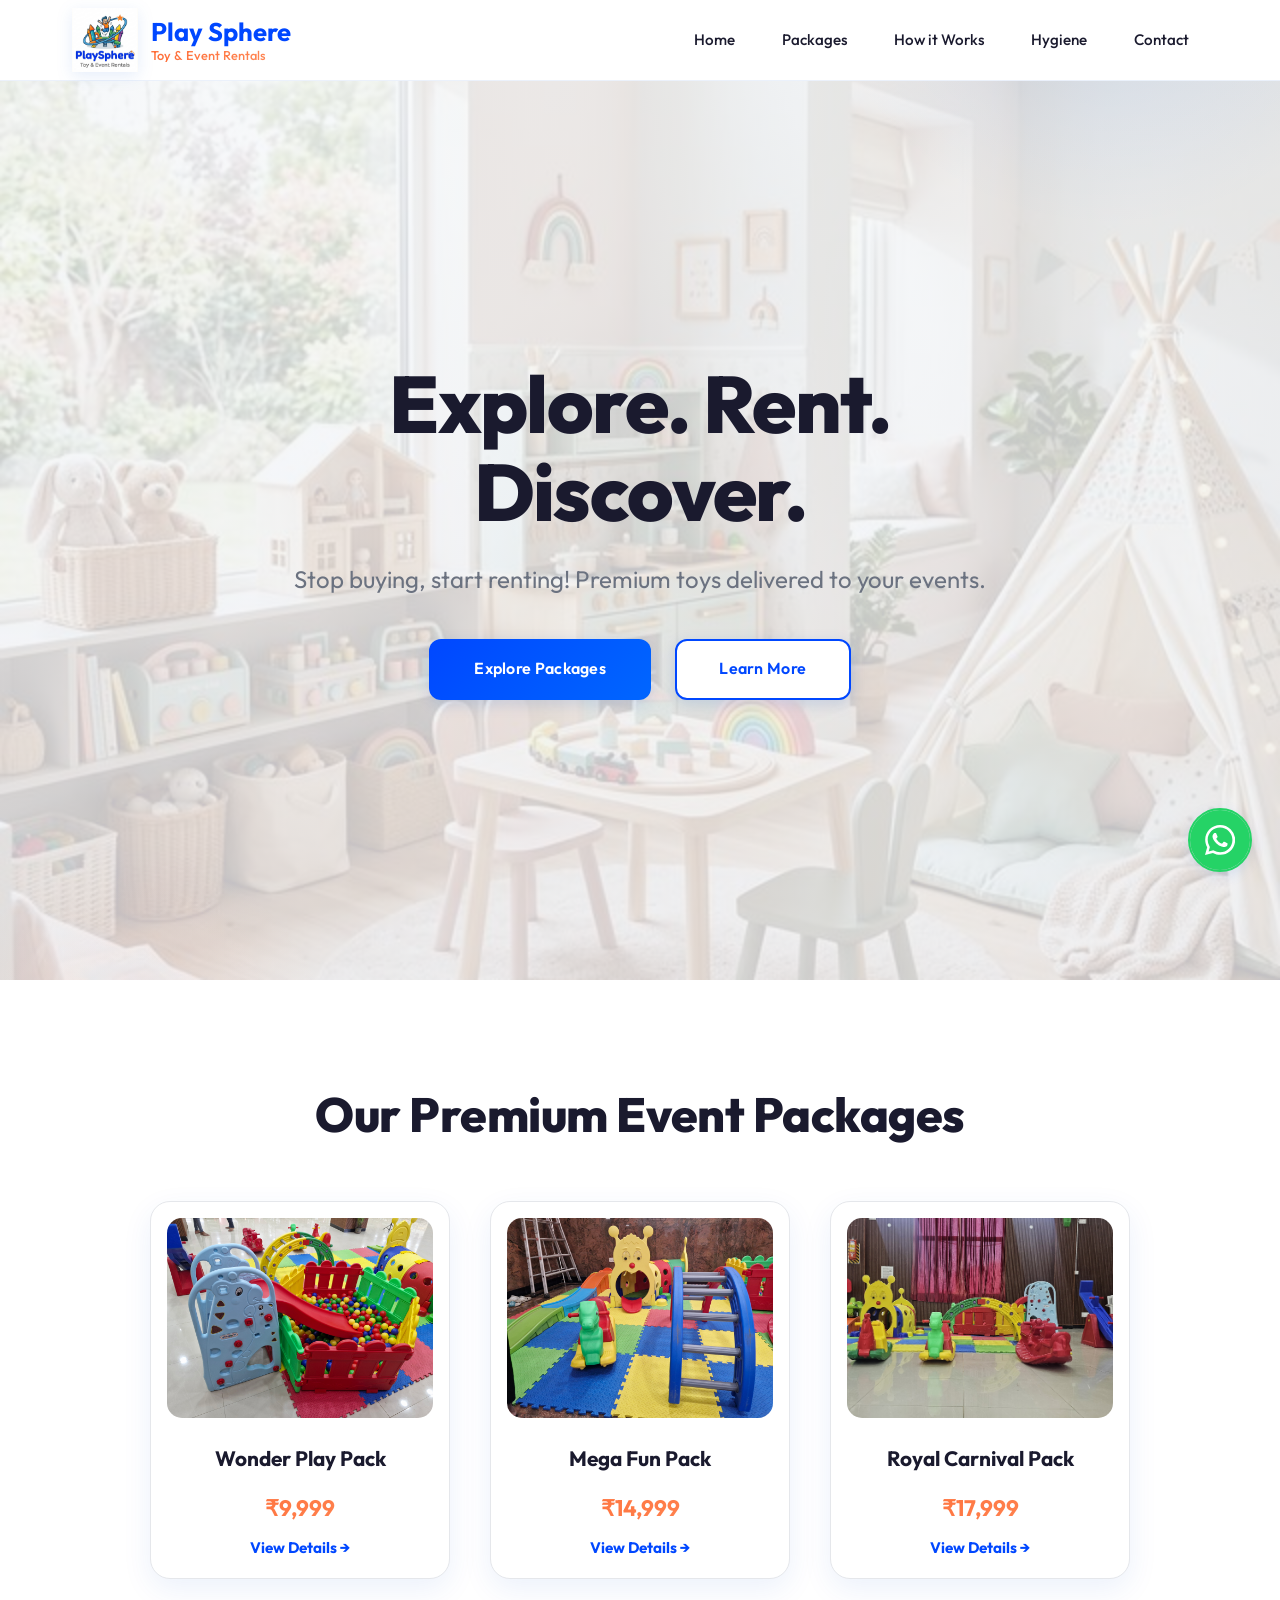
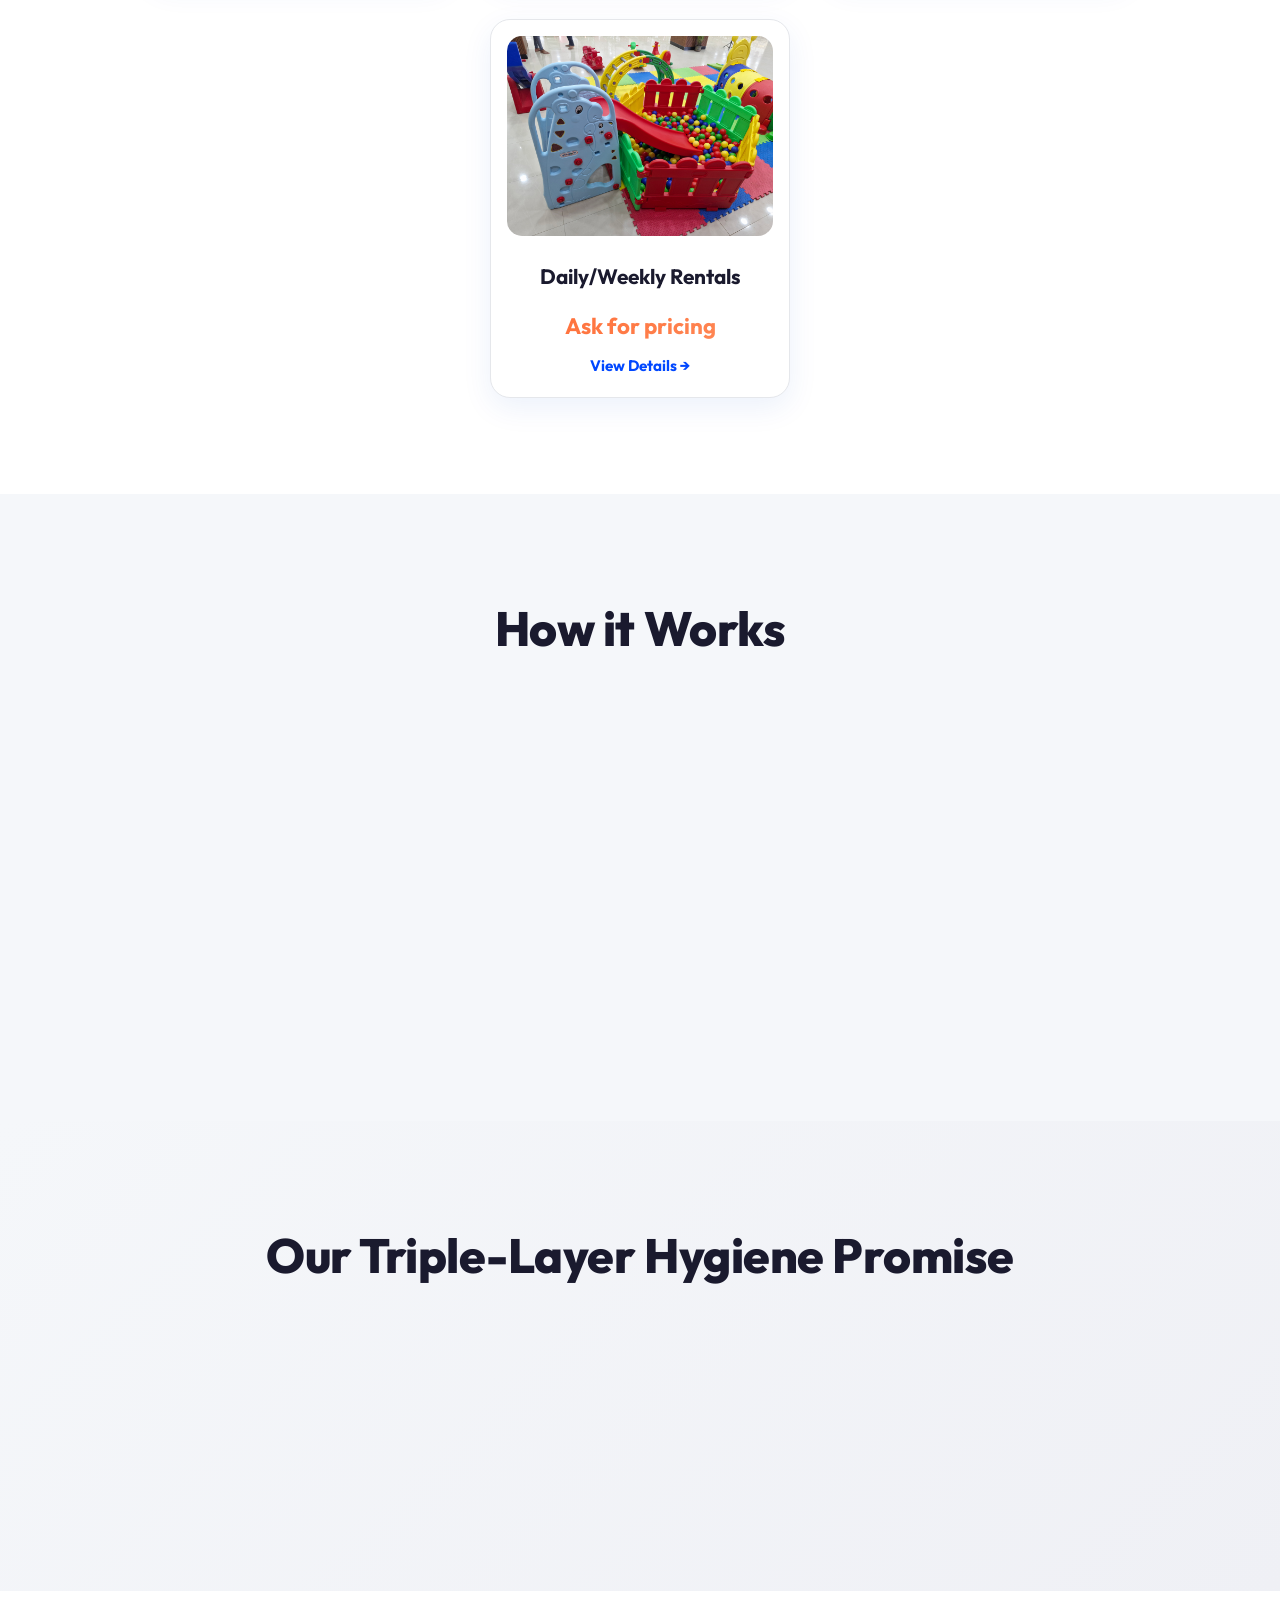
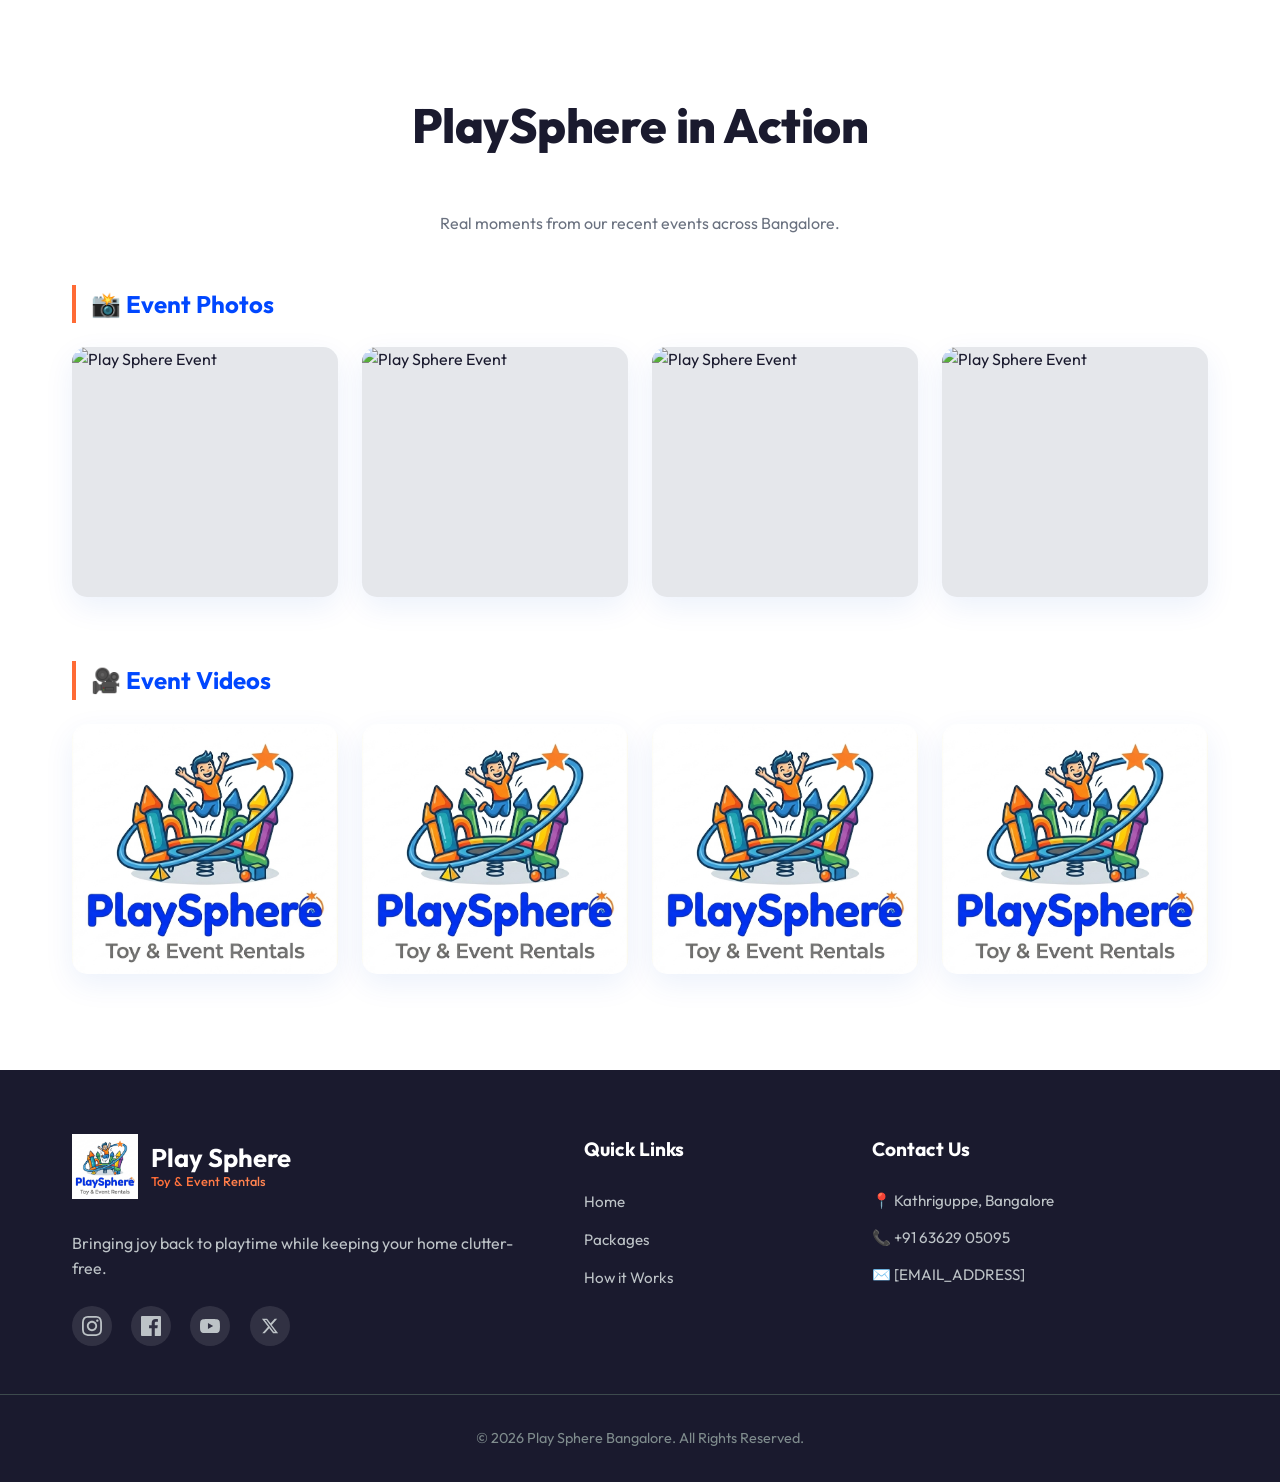
==== commit df718a96: "meta property update" ====
--- a/index.html
+++ b/index.html
@@ -3,6 +3,7 @@
 
 <head>
     <!-- Meta Tags -->
+
     <meta charset="UTF-8">
     <meta name="viewport" content="width=device-width, initial-scale=1.0">
     <meta name="description"
@@ -18,12 +19,20 @@
     <meta property="og:type" content="business.business">
     <meta property="og:url" content="https://www.playsphere.events/">
     <meta property="og:image" content="https://www.playsphere.events/assets/images/PlaySphere.png">
-
+    <meta property="og:image:width" content="1200">
+    <meta property="og:image:height" content="630">
     <!-- Twitter Card Tags -->
     <meta name="twitter:card" content="summary_large_image">
     <meta name="twitter:title" content="Play Sphere Bangalore - Toy Rental Services">
     <meta name="twitter:description" content="Premium toy rental for events in Bangalore">
     <meta name="twitter:image" content="https://www.playsphere.events/assets/images/PlaySphere.png">
+    <!-- Twitter -->
+    <meta property="twitter:card" content="summary_large_image">
+    <meta property="twitter:url" content="https://www.playsphere.events/">
+    <meta property="twitter:title" content="Play Sphere Bangalore - Toy Rental Services">
+    <meta property="twitter:description"
+        content="Explore the latest commemorative stamps from India Post celebrating ISRO's landmark achievements including the Gaganyaan mission and Chandrayaan-3.">
+    <meta property="twitter:image" content="https://www.playsphere.events/assets/images/PlaySphere.png">
 
     <!-- Canonical URL -->
     <link rel="canonical" href="https://www.playsphere.events/">
@@ -95,7 +104,7 @@
         <section id="home" class="hero">
             <div class="container hero-content">
                 <h1>Explore. Rent. Discover.</h1>
-                <p>Stop buying, start renting! Premium toys delivered to your events in Bangalore.</p>
+                <p>Stop buying, start renting! Premium toys delivered to your events.</p>
                 <div class="cta-group">
                     <a href="#packages" class="btn btn-primary">Explore Packages</a>
                     <a href="#how-it-works" class="btn btn-secondary">Learn More</a>
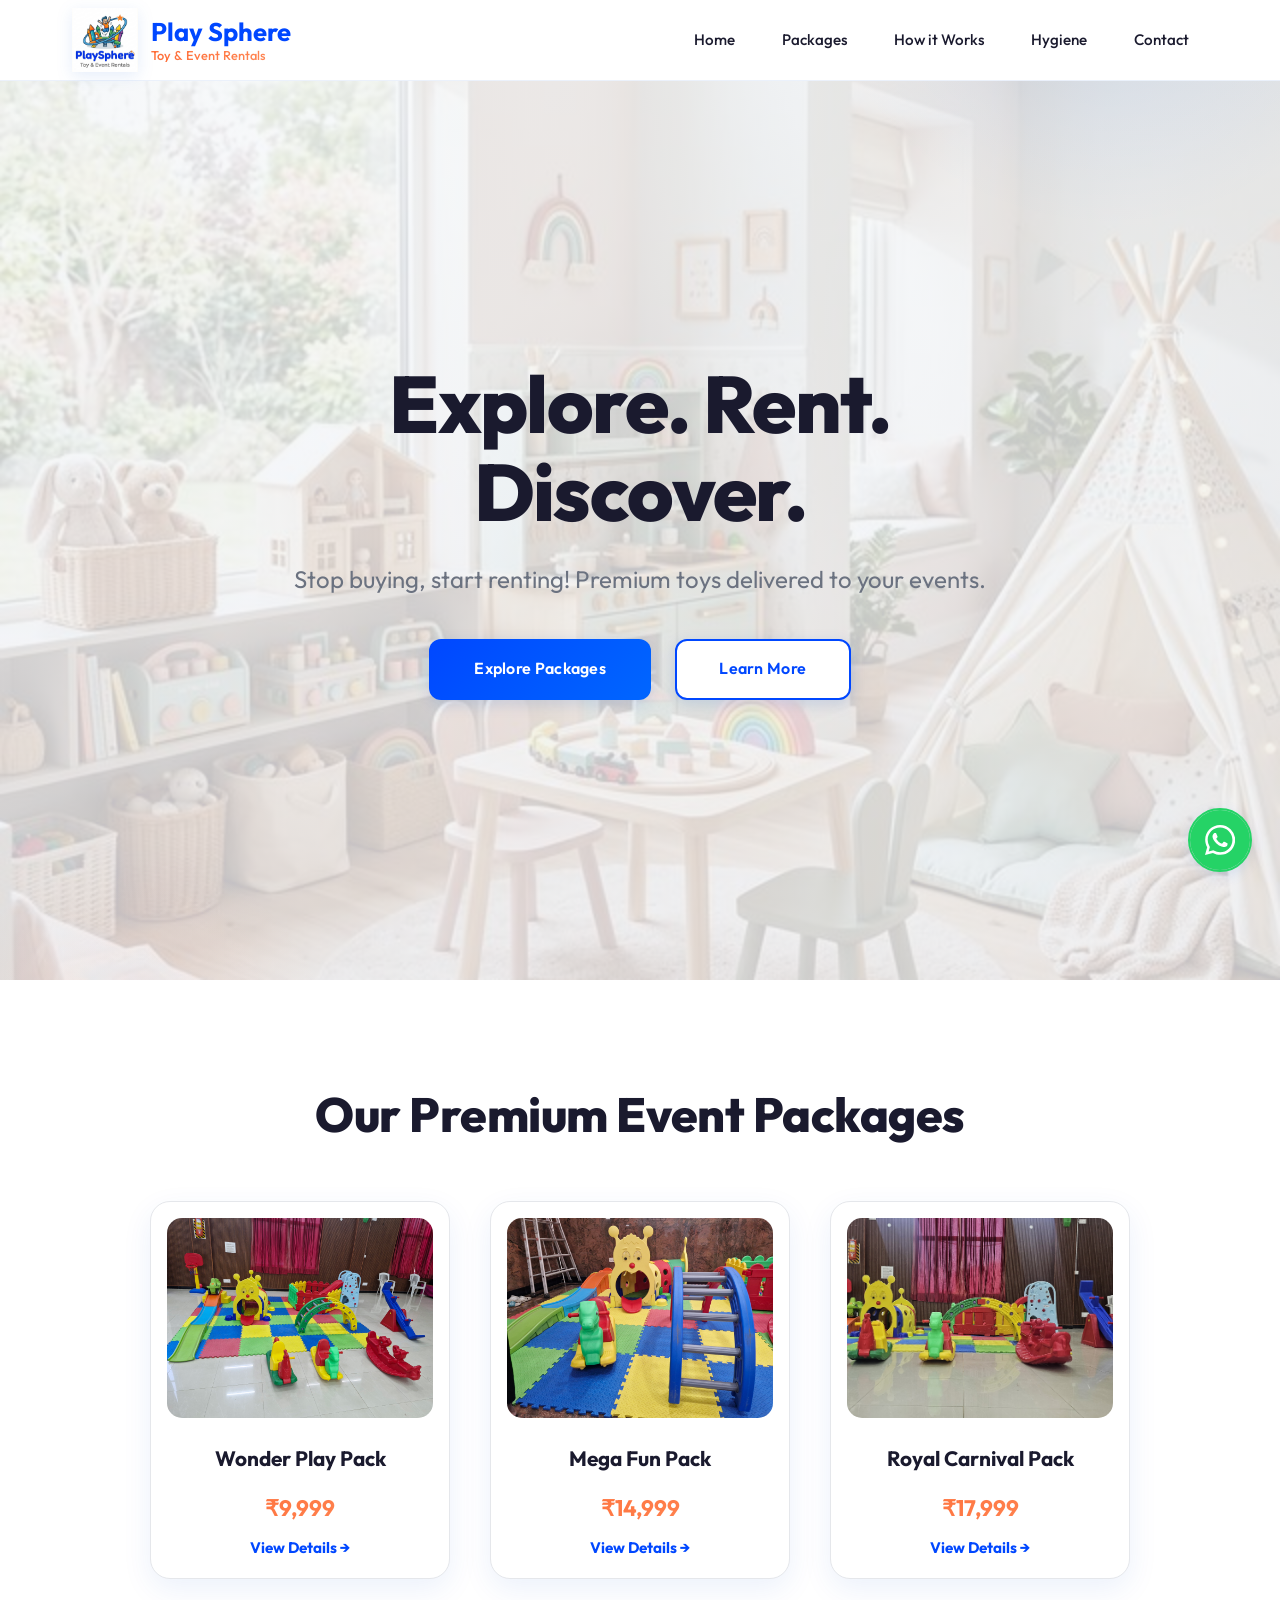
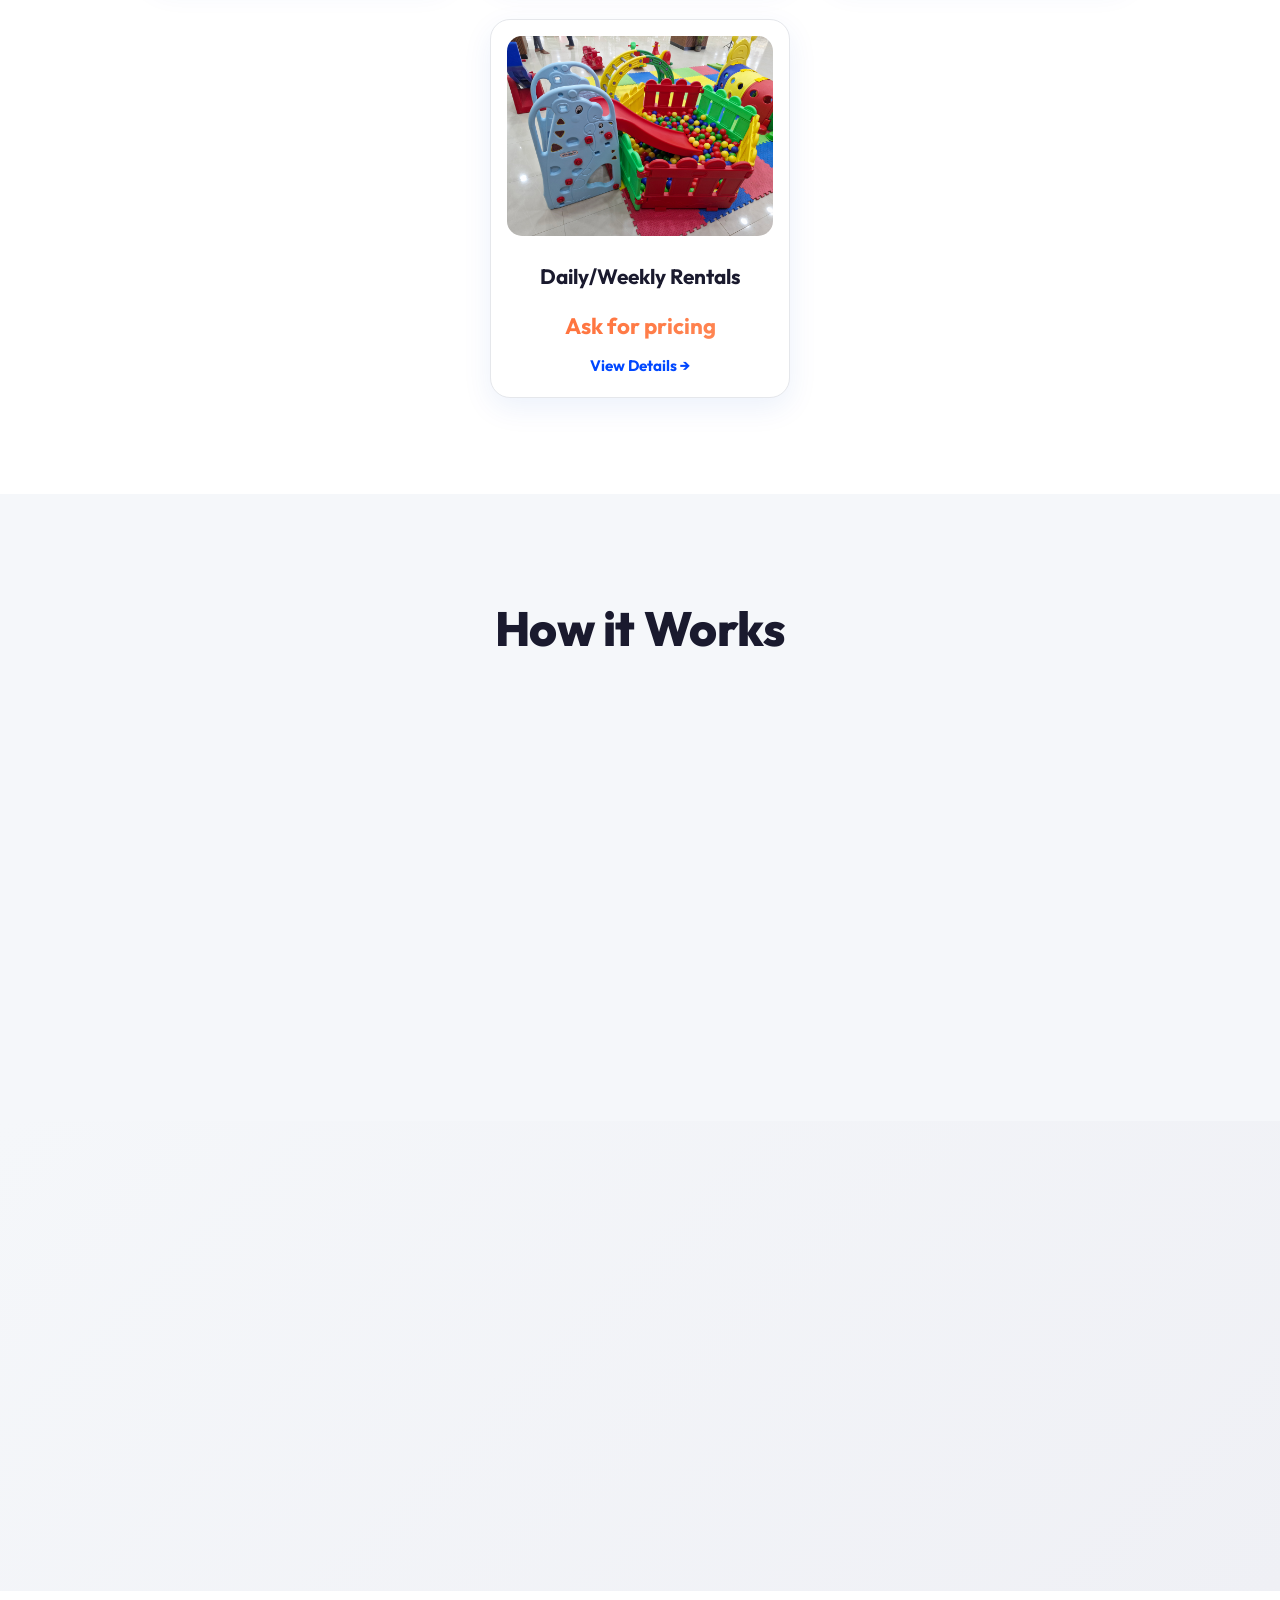
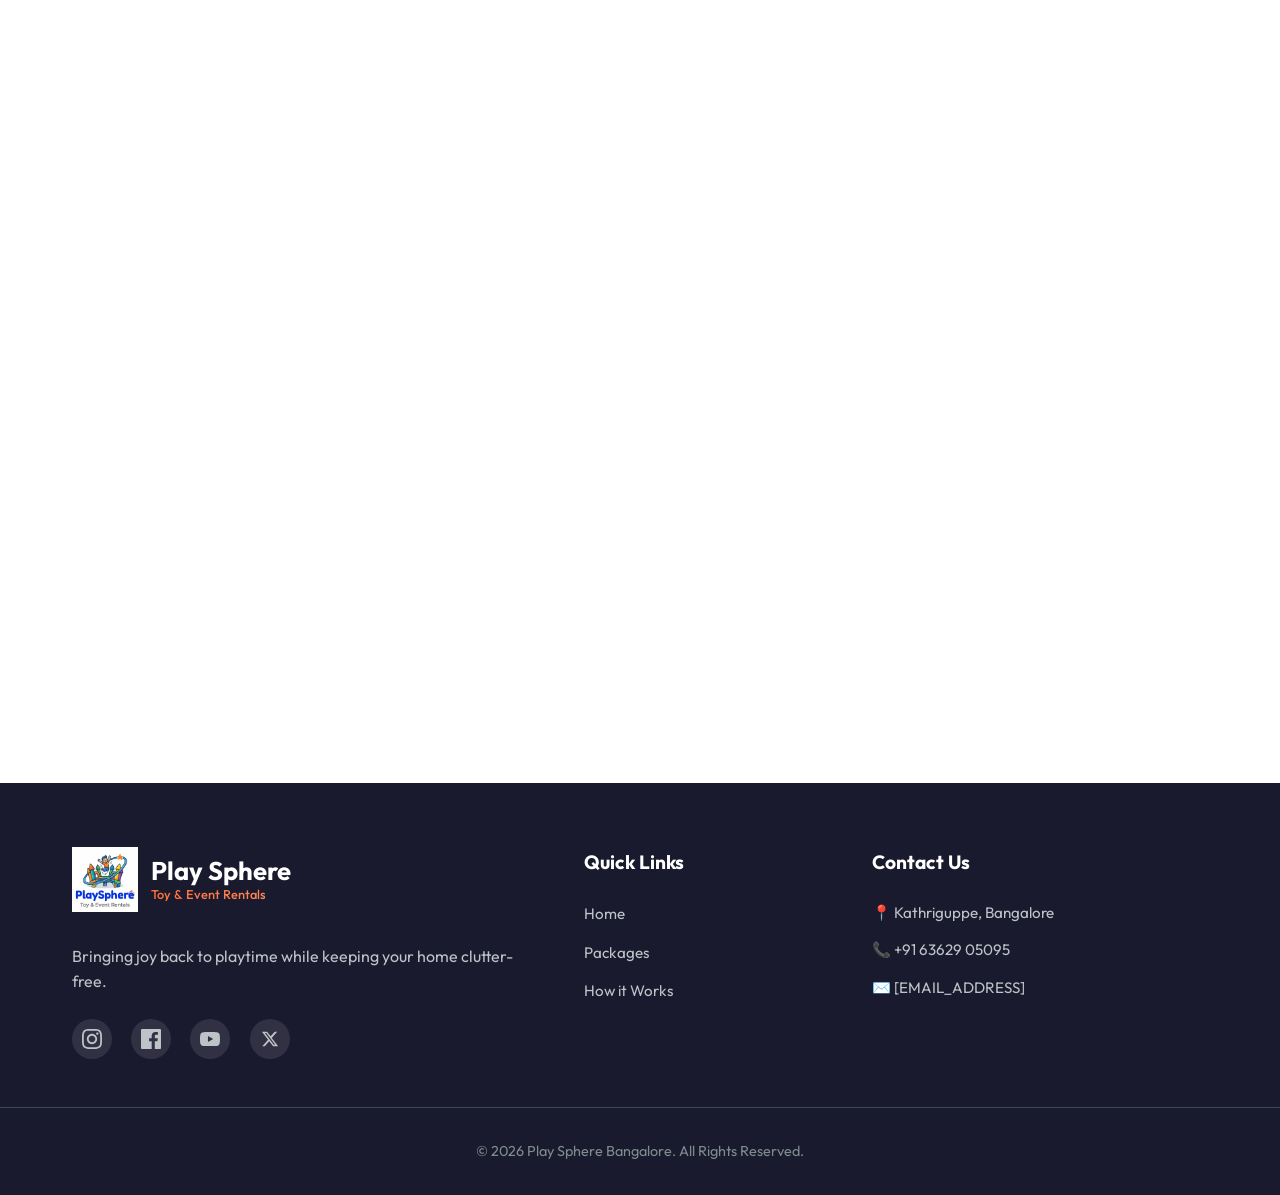
==== commit 3cea63a6: "update" ====
--- a/index.html
+++ b/index.html
@@ -2,17 +2,22 @@
 <html lang="en">
 
 <head>
-    <!-- Meta Tags -->
-
     <meta charset="UTF-8">
     <meta name="viewport" content="width=device-width, initial-scale=1.0">
+    <title>Play Sphere Bangalore - Premium Toy Rental Service</title>
     <meta name="description"
         content="Play Sphere Bangalore - Premium toy rental service for events. Affordable packages, same-day delivery, triple-layer hygiene guarantee. Book your event toys online.">
     <meta name="keywords"
         content="toy rental bangalore, event toy rental, kids party toys, toy rental service, toy hire bangalore">
     <meta name="author" content="Play Sphere Bangalore">
 
-    <!-- Open Graph Tags (Social Media) -->
+    <!-- Canonical URL -->
+    <link rel="canonical" href="https://www.playsphere.events/">
+
+    <!-- Favicon -->
+    <link rel="icon" href="assets/images/PlaySphere.png" type="image/png">
+
+    <!-- Open Graph Tags -->
     <meta property="og:title" content="Play Sphere Bangalore - Premium Toy Rental for Events">
     <meta property="og:description"
         content="Rent premium toys for your events in Bangalore. Same-day delivery, hygiene guaranteed.">
@@ -21,37 +26,32 @@
     <meta property="og:image" content="https://www.playsphere.events/assets/images/PlaySphere.png">
     <meta property="og:image:width" content="1200">
     <meta property="og:image:height" content="630">
+
     <!-- Twitter Card Tags -->
     <meta name="twitter:card" content="summary_large_image">
     <meta name="twitter:title" content="Play Sphere Bangalore - Toy Rental Services">
     <meta name="twitter:description" content="Premium toy rental for events in Bangalore">
     <meta name="twitter:image" content="https://www.playsphere.events/assets/images/PlaySphere.png">
-    <!-- Twitter -->
-    <meta property="twitter:card" content="summary_large_image">
-    <meta property="twitter:url" content="https://www.playsphere.events/">
-    <meta property="twitter:title" content="Play Sphere Bangalore - Toy Rental Services">
-    <meta property="twitter:description"
-        content="Explore the latest commemorative stamps from India Post celebrating ISRO's landmark achievements including the Gaganyaan mission and Chandrayaan-3.">
-    <meta property="twitter:image" content="https://www.playsphere.events/assets/images/PlaySphere.png">
-
-    <!-- Canonical URL -->
-    <link rel="canonical" href="https://www.playsphere.events/">
-
-    <!-- Favicon -->
-    <link rel="icon" href="https://www.playsphere.events/assets/images/PlaySphere.png" type="image/png">
-
-    <!-- Language -->
-    <html lang="en">
-    <meta charset="UTF-8">
-    <meta name="viewport" content="width=device-width, initial-scale=1.0">
-    <title>Play Sphere Bangalore - Premium Toy Rental Service</title>
-    <meta name="description"
-        content="Rent premium, sanitized toys for your kids in Bangalore. Weekly rentals, doorstep delivery, and hassle-free returns.">
-    <link rel="stylesheet" href="css/style.css">
+
+    <!-- Preconnect for fonts (non-blocking) -->
     <link rel="preconnect" href="https://fonts.googleapis.com">
     <link rel="preconnect" href="https://fonts.gstatic.com" crossorigin>
-    <link href="https://fonts.googleapis.com/css2?family=Outfit:wght@300;400;500;600;700;800&display=swap"
-        rel="stylesheet">
+
+    <!-- Preload critical assets -->
+    <link rel="preload" href="css/style.css" as="style">
+    <link rel="preload" href="assets/images/PlaySphere.png" as="image">
+    <link rel="preload" href="assets/images/4.jpg" as="image">
+
+    <!-- Stylesheet -->
+    <link rel="stylesheet" href="css/style.css">
+
+    <!-- Google Fonts: load only needed weights, non-render-blocking via media trick -->
+    <link href="https://fonts.googleapis.com/css2?family=Outfit:wght@400;600;700;800&display=swap" rel="stylesheet"
+        media="print" onload="this.media='all'">
+    <noscript>
+        <link href="https://fonts.googleapis.com/css2?family=Outfit:wght@400;600;700;800&display=swap" rel="stylesheet">
+    </noscript>
+
     <script type="application/ld+json">
 {
   "@context": "https://schema.org",
@@ -72,10 +72,7 @@
   "priceRange": "₹₹",
   "areaServed": "Bangalore",
   "email": "",
-  "sameAs": [
-    <!-- "https://www.facebook.com/playsphere", -->
-    <!-- "https://www.instagram.com/playsphere" -->
-  ]
+  "sameAs": []
 }
 </script>
     <script data-goatcounter="https://playsphere.goatcounter.com/count" async src="//gc.zgo.at/count.js"></script>
@@ -85,7 +82,7 @@
     <header>
         <nav class="container">
             <a href="#home" class="logo">
-                <img src="assets/images/PlaySphere.png" alt="Play Sphere Logo">
+                <img src="assets/images/PlaySphere.png" alt="Play Sphere Logo" width="65" height="65">
                 <div class="logo-text">
                     Play Sphere <span>Toy & Event Rentals</span>
                 </div>
@@ -118,7 +115,8 @@
                 <div class="category-grid">
                     <a href="package-details.html?id=wonder" class="category-card-link">
                         <div class="category-card">
-                            <img src="assets/images/4.jpg" alt="Wonder Play Pack">
+                            <img src="assets/images/1.webp" alt="Wonder Play Pack" width="300" height="200"
+                                fetchpriority="high">
                             <h3>Wonder Play Pack</h3>
                             <p class="price">₹9,999</p>
                             <span class="btn-text">View Details →</span>
@@ -126,7 +124,7 @@
                     </a>
                     <a href="package-details.html?id=mega" class="category-card-link">
                         <div class="category-card">
-                            <img src="assets/images/2.jpg" alt="Mega Fun Pack">
+                            <img src="assets/images/2.webp" alt="Mega Fun Pack" width="300" height="200" loading="lazy">
                             <h3>Mega Fun Pack</h3>
                             <p class="price">₹14,999</p>
                             <span class="btn-text">View Details →</span>
@@ -134,7 +132,8 @@
                     </a>
                     <a href="package-details.html?id=royal" class="category-card-link">
                         <div class="category-card">
-                            <img src="assets/images/3.jpg" alt="Royal Carnival Pack">
+                            <img src="assets/images/3.webp" alt="Royal Carnival Pack" width="300" height="200"
+                                loading="lazy">
                             <h3>Royal Carnival Pack</h3>
                             <p class="price">₹17,999</p>
                             <span class="btn-text">View Details →</span>
@@ -142,7 +141,8 @@
                     </a>
                     <a href="package-details.html?id=daily_weekly" class="category-card-link">
                         <div class="category-card">
-                            <img src="assets/images/4.jpg" alt="Daily/Weekly Rentals">
+                            <img src="assets/images/4.webp" alt="Daily/Weekly Rentals" width="300" height="200"
+                                loading="lazy">
                             <h3>Daily/Weekly Rentals</h3>
                             <p class="price">Ask for pricing</p>
                             <span class="btn-text">View Details →</span>
@@ -204,14 +204,13 @@
         <section id="gallery" class="gallery">
             <div class="container">
                 <h2 class="section-title">PlaySphere in Action</h2>
-                <p style="text-align: center; color: var(--gray); margin-bottom: 3rem;">Real moments from our recent
-                    events across Bangalore.</p>
+                <p class="gallery-subtitle">Real moments from our recent events across Bangalore.</p>
 
                 <div class="gallery-container">
                     <h3>📸 Event Photos</h3>
                     <div id="photo-gallery" class="media-grid"></div>
 
-                    <h3 style="margin-top: 4rem;">🎥 Event Videos</h3>
+                    <h3 class="gallery-video-heading">🎥 Event Videos</h3>
                     <div id="video-gallery" class="media-grid"></div>
                 </div>
             </div>
@@ -222,7 +221,8 @@
         <div class="container footer-grid">
             <div class="footer-info">
                 <a href="#home" class="logo footer-logo">
-                    <img src="assets/images/PlaySphere.png" alt="Play Sphere Logo">
+                    <img src="assets/images/PlaySphere.png" alt="Play Sphere Logo" width="65" height="65"
+                        loading="lazy">
                     <div class="logo-text">
                         Play Sphere <span>Toy & Event Rentals</span>
                     </div>
@@ -274,7 +274,6 @@
         </div>
     </footer>
 
-    <script src="js/script.js"></script>
     <a href="https://wa.me/916362905095" class="whatsapp-float" target="_blank" rel="noopener noreferrer">
         <svg width="30" height="30" viewBox="0 0 24 24" fill="white" xmlns="http://www.w3.org/2000/svg">
             <path
@@ -282,6 +281,7 @@
         </svg>
         <span class="tooltip">Chat with us</span>
     </a>
+    <script src="js/script.js" defer></script>
 </body>
 
 </html>
--- a/css/style.css
+++ b/css/style.css
@@ -44,6 +44,7 @@
 
 html {
     scroll-behavior: smooth;
+    /* JS smooth-scroll is preferred on low-end devices */
 }
 
 body {
@@ -69,7 +70,7 @@
     width: 100%;
     z-index: 1000;
     border-bottom: 1px solid rgba(0, 82, 204, 0.08);
-    transition: all 0.3s ease;
+    transition: box-shadow 0.3s ease, border-color 0.3s ease;
 }
 
 header.scrolled {
@@ -91,7 +92,7 @@
     font-size: 1.6rem;
     font-weight: 700;
     text-decoration: none;
-    transition: all 0.3s ease;
+    transition: transform 0.3s ease, opacity 0.3s ease;
     flex-shrink: 0;
 }
 
@@ -104,7 +105,7 @@
     width: auto;
     object-fit: contain;
     filter: drop-shadow(0 4px 8px rgba(0, 82, 204, 0.1));
-    transition: all 0.3s ease;
+    transition: filter 0.3s ease;
 }
 
 .logo:hover img {
@@ -153,7 +154,7 @@
     font-size: 0.95rem;
     padding: 0.6rem 1.2rem;
     border-radius: 8px;
-    transition: all 0.3s ease;
+    transition: color 0.3s ease, background 0.3s ease;
     position: relative;
     display: block;
 }
@@ -183,6 +184,8 @@
 .hero {
     margin-top: 80px;
     min-height: 100vh;
+    min-height: 100svh;
+    /* prevents mobile address-bar resize jank */
     background: linear-gradient(rgba(245, 247, 250, 0.8), rgba(239, 240, 245, 0.8)),
         url('../assets/images/hero-bg.jpg');
     /* background: var(--bg-gradient), url('../assets/images/hero-bg.jpg'); */
@@ -205,7 +208,6 @@
     height: 600px;
     background: radial-gradient(circle, rgba(0, 102, 255, 0.1) 0%, transparent 70%);
     border-radius: 50%;
-    animation: float 6s ease-in-out infinite;
 }
 
 .hero::after {
@@ -217,7 +219,6 @@
     height: 400px;
     background: radial-gradient(circle, rgba(255, 107, 53, 0.08) 0%, transparent 70%);
     border-radius: 50%;
-    animation: float 8s ease-in-out infinite reverse;
 }
 
 @keyframes float {
@@ -274,7 +275,7 @@
     font-weight: 600;
     font-size: 1rem;
     letter-spacing: 0.3px;
-    transition: all 0.3s cubic-bezier(0.23, 1, 0.32, 1);
+    transition: transform 0.3s cubic-bezier(0.23, 1, 0.32, 1), box-shadow 0.3s cubic-bezier(0.23, 1, 0.32, 1);
     cursor: pointer;
     border: none;
     outline: none;
@@ -361,7 +362,7 @@
     text-align: center;
     box-shadow: var(--card-shadow);
     border: 1px solid var(--gray-light);
-    transition: all 0.4s cubic-bezier(0.23, 1, 0.32, 1);
+    transition: transform 0.4s cubic-bezier(0.23, 1, 0.32, 1), box-shadow 0.4s cubic-bezier(0.23, 1, 0.32, 1), border-color 0.4s ease;
     overflow: hidden;
 }
 
@@ -380,6 +381,7 @@
     background-color: #f0f0f0;
     display: block;
     transition: transform 0.4s ease;
+    will-change: transform;
 }
 
 .category-card:hover img {
@@ -413,7 +415,7 @@
     font-weight: 700;
     font-size: 0.95rem;
     display: inline-block;
-    transition: all 0.3s ease;
+    transition: color 0.3s ease, transform 0.3s ease;
     position: relative;
     padding-bottom: 2px;
 }
@@ -439,8 +441,11 @@
 }
 
 /* ==================== HOW IT WORKS ==================== */
+/* content-visibility: auto defers rendering of off-screen sections */
 .how-it-works {
     background-color: var(--light);
+    content-visibility: auto;
+    contain-intrinsic-size: 0 500px;
 }
 
 .steps-grid {
@@ -456,7 +461,7 @@
     border-radius: 16px;
     box-shadow: var(--card-shadow);
     border: 1px solid var(--gray-light);
-    transition: all 0.3s ease;
+    transition: transform 0.3s ease, box-shadow 0.3s ease, border-color 0.3s ease;
 }
 
 .step:hover {
@@ -478,7 +483,7 @@
     border-radius: 16px;
     margin: 0 auto 1.5rem;
     box-shadow: var(--btn-shadow);
-    transition: all 0.3s ease;
+    transition: transform 0.3s ease, box-shadow 0.3s ease;
 }
 
 .step:hover .step-icon {
@@ -502,6 +507,8 @@
 /* ==================== HYGIENE SECTION ==================== */
 .hygiene {
     background: var(--bg-gradient);
+    content-visibility: auto;
+    contain-intrinsic-size: 0 400px;
 }
 
 .promise-list {
@@ -518,10 +525,9 @@
     width: 100%;
     max-width: 320px;
     text-align: center;
-    backdrop-filter: blur(5px);
     box-shadow: var(--card-shadow);
     border: 1px solid var(--gray-light);
-    transition: all 0.3s ease;
+    transition: transform 0.3s ease, border-color 0.3s ease;
 }
 
 .promise-item:hover {
@@ -559,9 +565,8 @@
 
 .footer-info .logo {
     color: var(--white);
-    /* Ensures the text is visible against dark background */
     margin-bottom: 2rem;
-    transition: opacity 0.3s;
+    transition: opacity 0.3s ease, transform 0.3s ease;
     display: flex;
     /* Matches header alignment */
     align-items: center;
@@ -601,7 +606,7 @@
 .footer-links ul li a {
     color: #bdc3c7;
     text-decoration: none;
-    transition: all 0.3s ease;
+    transition: color 0.3s ease, transform 0.3s ease;
     font-size: 0.95rem;
 }
 
@@ -631,7 +636,7 @@
 
 .social-links a {
     color: #bdc3c7;
-    transition: all 0.3s ease;
+    transition: background 0.3s ease, color 0.3s ease, transform 0.3s ease;
     display: flex;
     align-items: center;
     justify-content: center;
@@ -681,7 +686,7 @@
     align-items: center;
     justify-content: center;
     text-decoration: none;
-    transition: all 0.4s cubic-bezier(0.175, 0.885, 0.32, 1.275);
+    transition: transform 0.4s cubic-bezier(0.175, 0.885, 0.32, 1.275), background-color 0.4s ease, box-shadow 0.4s ease;
 }
 
 .whatsapp-float:hover {
@@ -728,7 +733,7 @@
     font-weight: 600;
     opacity: 0;
     transform: translateX(10px);
-    transition: all 0.3s ease;
+    transition: opacity 0.3s ease, transform 0.3s ease, visibility 0.3s ease;
     box-shadow: var(--btn-shadow);
     pointer-events: none;
 }
@@ -817,7 +822,57 @@
     }
 }
 
-/* ==================== PACKAGE DETAIL PAGE ==================== */
+/* ==================== SCROLL REVEAL ANIMATIONS (moved from JS) ==================== */
+.category-card,
+.step,
+.promise-item {
+    opacity: 0;
+    transform: translateY(30px);
+    transition: opacity 0.6s cubic-bezier(0.23, 1, 0.32, 1),
+        transform 0.6s cubic-bezier(0.23, 1, 0.32, 1);
+}
+
+.category-card.visible,
+.step.visible,
+.promise-item.visible {
+    opacity: 1;
+    transform: translateY(0);
+}
+
+/* Stagger delays */
+.category-card:nth-child(2) {
+    transition-delay: 0.1s;
+}
+
+.category-card:nth-child(3) {
+    transition-delay: 0.2s;
+}
+
+.category-card:nth-child(4) {
+    transition-delay: 0.3s;
+}
+
+.step:nth-child(2) {
+    transition-delay: 0.1s;
+}
+
+.step:nth-child(3) {
+    transition-delay: 0.2s;
+}
+
+.step:nth-child(4) {
+    transition-delay: 0.3s;
+}
+
+.promise-item:nth-child(2) {
+    transition-delay: 0.1s;
+}
+
+.promise-item:nth-child(3) {
+    transition-delay: 0.2s;
+}
+
+/* ==================== CAROUSEL PERF ==================== */
 .details-page {
     background-color: var(--light);
 }
@@ -852,6 +907,7 @@
     display: flex;
     transition: transform 0.6s cubic-bezier(0.23, 1, 0.32, 1);
     height: 100%;
+    will-change: transform;
 }
 
 .carousel-slide {
@@ -877,7 +933,7 @@
     align-items: center;
     justify-content: center;
     font-size: 1.2rem;
-    transition: all 0.3s ease;
+    transition: background 0.3s ease, color 0.3s ease;
 }
 
 .carousel-btn:hover {
@@ -910,7 +966,7 @@
     background: rgba(255, 255, 255, 0.5);
     cursor: pointer;
     border: 1px solid rgba(0, 0, 0, 0.1);
-    transition: all 0.3s ease;
+    transition: background 0.3s ease, transform 0.3s ease;
 }
 
 .dot.active {
@@ -992,16 +1048,14 @@
 
 .btn-whatsapp {
     background-color: #25D366 !important;
-    /* WhatsApp Green */
     color: white !important;
     display: inline-flex;
-    /* Changed to inline-flex to respect text-align: center */
     align-items: center;
     justify-content: center;
     gap: 10px;
     margin-top: 1rem;
     border: none;
-    transition: all 0.3s ease;
+    transition: background-color 0.3s ease, transform 0.3s ease, box-shadow 0.3s ease;
 }
 
 .btn-whatsapp:hover {
@@ -1019,6 +1073,18 @@
 /* ==================== GALLERY SECTION ==================== */
 .gallery {
     background: var(--white);
+    content-visibility: auto;
+    contain-intrinsic-size: 0 600px;
+}
+
+.gallery-subtitle {
+    text-align: center;
+    color: var(--gray);
+    margin-bottom: 3rem;
+}
+
+.gallery-video-heading {
+    margin-top: 4rem;
 }
 
 .gallery h3 {
@@ -1047,6 +1113,10 @@
     /* Prevents alignment issues */
 }
 
+.media-item {
+    transition: transform 0.3s ease, box-shadow 0.3s ease;
+}
+
 .media-item:hover {
     transform: scale(1.03);
     box-shadow: var(--card-shadow-hover);
@@ -1070,4 +1140,29 @@
     .media-item {
         height: 180px;
     }
+}
+
+/* ==================== MOTION-SAFE ANIMATIONS ==================== */
+@media (prefers-reduced-motion: no-preference) {
+    .hero::before {
+        animation: float 6s ease-in-out infinite;
+    }
+
+    .hero::after {
+        animation: float 8s ease-in-out infinite reverse;
+    }
+}
+
+@media (prefers-reduced-motion: reduce) {
+    .whatsapp-float::after {
+        animation: none;
+    }
+
+    .category-card,
+    .step,
+    .promise-item {
+        opacity: 1;
+        transform: none;
+        transition: none;
+    }
 }
--- a/css/style.css
+++ b/css/style.css
@@ -44,6 +44,7 @@
 
 html {
     scroll-behavior: smooth;
+    /* JS smooth-scroll is preferred on low-end devices */
 }
 
 body {
@@ -69,7 +70,7 @@
     width: 100%;
     z-index: 1000;
     border-bottom: 1px solid rgba(0, 82, 204, 0.08);
-    transition: all 0.3s ease;
+    transition: box-shadow 0.3s ease, border-color 0.3s ease;
 }
 
 header.scrolled {
@@ -91,7 +92,7 @@
     font-size: 1.6rem;
     font-weight: 700;
     text-decoration: none;
-    transition: all 0.3s ease;
+    transition: transform 0.3s ease, opacity 0.3s ease;
     flex-shrink: 0;
 }
 
@@ -104,7 +105,7 @@
     width: auto;
     object-fit: contain;
     filter: drop-shadow(0 4px 8px rgba(0, 82, 204, 0.1));
-    transition: all 0.3s ease;
+    transition: filter 0.3s ease;
 }
 
 .logo:hover img {
@@ -153,7 +154,7 @@
     font-size: 0.95rem;
     padding: 0.6rem 1.2rem;
     border-radius: 8px;
-    transition: all 0.3s ease;
+    transition: color 0.3s ease, background 0.3s ease;
     position: relative;
     display: block;
 }
@@ -183,6 +184,8 @@
 .hero {
     margin-top: 80px;
     min-height: 100vh;
+    min-height: 100svh;
+    /* prevents mobile address-bar resize jank */
     background: linear-gradient(rgba(245, 247, 250, 0.8), rgba(239, 240, 245, 0.8)),
         url('../assets/images/hero-bg.jpg');
     /* background: var(--bg-gradient), url('../assets/images/hero-bg.jpg'); */
@@ -205,7 +208,6 @@
     height: 600px;
     background: radial-gradient(circle, rgba(0, 102, 255, 0.1) 0%, transparent 70%);
     border-radius: 50%;
-    animation: float 6s ease-in-out infinite;
 }
 
 .hero::after {
@@ -217,7 +219,6 @@
     height: 400px;
     background: radial-gradient(circle, rgba(255, 107, 53, 0.08) 0%, transparent 70%);
     border-radius: 50%;
-    animation: float 8s ease-in-out infinite reverse;
 }
 
 @keyframes float {
@@ -274,7 +275,7 @@
     font-weight: 600;
     font-size: 1rem;
     letter-spacing: 0.3px;
-    transition: all 0.3s cubic-bezier(0.23, 1, 0.32, 1);
+    transition: transform 0.3s cubic-bezier(0.23, 1, 0.32, 1), box-shadow 0.3s cubic-bezier(0.23, 1, 0.32, 1);
     cursor: pointer;
     border: none;
     outline: none;
@@ -361,7 +362,7 @@
     text-align: center;
     box-shadow: var(--card-shadow);
     border: 1px solid var(--gray-light);
-    transition: all 0.4s cubic-bezier(0.23, 1, 0.32, 1);
+    transition: transform 0.4s cubic-bezier(0.23, 1, 0.32, 1), box-shadow 0.4s cubic-bezier(0.23, 1, 0.32, 1), border-color 0.4s ease;
     overflow: hidden;
 }
 
@@ -380,6 +381,7 @@
     background-color: #f0f0f0;
     display: block;
     transition: transform 0.4s ease;
+    will-change: transform;
 }
 
 .category-card:hover img {
@@ -413,7 +415,7 @@
     font-weight: 700;
     font-size: 0.95rem;
     display: inline-block;
-    transition: all 0.3s ease;
+    transition: color 0.3s ease, transform 0.3s ease;
     position: relative;
     padding-bottom: 2px;
 }
@@ -439,8 +441,11 @@
 }
 
 /* ==================== HOW IT WORKS ==================== */
+/* content-visibility: auto defers rendering of off-screen sections */
 .how-it-works {
     background-color: var(--light);
+    content-visibility: auto;
+    contain-intrinsic-size: 0 500px;
 }
 
 .steps-grid {
@@ -456,7 +461,7 @@
     border-radius: 16px;
     box-shadow: var(--card-shadow);
     border: 1px solid var(--gray-light);
-    transition: all 0.3s ease;
+    transition: transform 0.3s ease, box-shadow 0.3s ease, border-color 0.3s ease;
 }
 
 .step:hover {
@@ -478,7 +483,7 @@
     border-radius: 16px;
     margin: 0 auto 1.5rem;
     box-shadow: var(--btn-shadow);
-    transition: all 0.3s ease;
+    transition: transform 0.3s ease, box-shadow 0.3s ease;
 }
 
 .step:hover .step-icon {
@@ -502,6 +507,8 @@
 /* ==================== HYGIENE SECTION ==================== */
 .hygiene {
     background: var(--bg-gradient);
+    content-visibility: auto;
+    contain-intrinsic-size: 0 400px;
 }
 
 .promise-list {
@@ -518,10 +525,9 @@
     width: 100%;
     max-width: 320px;
     text-align: center;
-    backdrop-filter: blur(5px);
     box-shadow: var(--card-shadow);
     border: 1px solid var(--gray-light);
-    transition: all 0.3s ease;
+    transition: transform 0.3s ease, border-color 0.3s ease;
 }
 
 .promise-item:hover {
@@ -559,9 +565,8 @@
 
 .footer-info .logo {
     color: var(--white);
-    /* Ensures the text is visible against dark background */
     margin-bottom: 2rem;
-    transition: opacity 0.3s;
+    transition: opacity 0.3s ease, transform 0.3s ease;
     display: flex;
     /* Matches header alignment */
     align-items: center;
@@ -601,7 +606,7 @@
 .footer-links ul li a {
     color: #bdc3c7;
     text-decoration: none;
-    transition: all 0.3s ease;
+    transition: color 0.3s ease, transform 0.3s ease;
     font-size: 0.95rem;
 }
 
@@ -631,7 +636,7 @@
 
 .social-links a {
     color: #bdc3c7;
-    transition: all 0.3s ease;
+    transition: background 0.3s ease, color 0.3s ease, transform 0.3s ease;
     display: flex;
     align-items: center;
     justify-content: center;
@@ -681,7 +686,7 @@
     align-items: center;
     justify-content: center;
     text-decoration: none;
-    transition: all 0.4s cubic-bezier(0.175, 0.885, 0.32, 1.275);
+    transition: transform 0.4s cubic-bezier(0.175, 0.885, 0.32, 1.275), background-color 0.4s ease, box-shadow 0.4s ease;
 }
 
 .whatsapp-float:hover {
@@ -728,7 +733,7 @@
     font-weight: 600;
     opacity: 0;
     transform: translateX(10px);
-    transition: all 0.3s ease;
+    transition: opacity 0.3s ease, transform 0.3s ease, visibility 0.3s ease;
     box-shadow: var(--btn-shadow);
     pointer-events: none;
 }
@@ -817,7 +822,57 @@
     }
 }
 
-/* ==================== PACKAGE DETAIL PAGE ==================== */
+/* ==================== SCROLL REVEAL ANIMATIONS (moved from JS) ==================== */
+.category-card,
+.step,
+.promise-item {
+    opacity: 0;
+    transform: translateY(30px);
+    transition: opacity 0.6s cubic-bezier(0.23, 1, 0.32, 1),
+        transform 0.6s cubic-bezier(0.23, 1, 0.32, 1);
+}
+
+.category-card.visible,
+.step.visible,
+.promise-item.visible {
+    opacity: 1;
+    transform: translateY(0);
+}
+
+/* Stagger delays */
+.category-card:nth-child(2) {
+    transition-delay: 0.1s;
+}
+
+.category-card:nth-child(3) {
+    transition-delay: 0.2s;
+}
+
+.category-card:nth-child(4) {
+    transition-delay: 0.3s;
+}
+
+.step:nth-child(2) {
+    transition-delay: 0.1s;
+}
+
+.step:nth-child(3) {
+    transition-delay: 0.2s;
+}
+
+.step:nth-child(4) {
+    transition-delay: 0.3s;
+}
+
+.promise-item:nth-child(2) {
+    transition-delay: 0.1s;
+}
+
+.promise-item:nth-child(3) {
+    transition-delay: 0.2s;
+}
+
+/* ==================== CAROUSEL PERF ==================== */
 .details-page {
     background-color: var(--light);
 }
@@ -852,6 +907,7 @@
     display: flex;
     transition: transform 0.6s cubic-bezier(0.23, 1, 0.32, 1);
     height: 100%;
+    will-change: transform;
 }
 
 .carousel-slide {
@@ -877,7 +933,7 @@
     align-items: center;
     justify-content: center;
     font-size: 1.2rem;
-    transition: all 0.3s ease;
+    transition: background 0.3s ease, color 0.3s ease;
 }
 
 .carousel-btn:hover {
@@ -910,7 +966,7 @@
     background: rgba(255, 255, 255, 0.5);
     cursor: pointer;
     border: 1px solid rgba(0, 0, 0, 0.1);
-    transition: all 0.3s ease;
+    transition: background 0.3s ease, transform 0.3s ease;
 }
 
 .dot.active {
@@ -992,16 +1048,14 @@
 
 .btn-whatsapp {
     background-color: #25D366 !important;
-    /* WhatsApp Green */
     color: white !important;
     display: inline-flex;
-    /* Changed to inline-flex to respect text-align: center */
     align-items: center;
     justify-content: center;
     gap: 10px;
     margin-top: 1rem;
     border: none;
-    transition: all 0.3s ease;
+    transition: background-color 0.3s ease, transform 0.3s ease, box-shadow 0.3s ease;
 }
 
 .btn-whatsapp:hover {
@@ -1019,6 +1073,18 @@
 /* ==================== GALLERY SECTION ==================== */
 .gallery {
     background: var(--white);
+    content-visibility: auto;
+    contain-intrinsic-size: 0 600px;
+}
+
+.gallery-subtitle {
+    text-align: center;
+    color: var(--gray);
+    margin-bottom: 3rem;
+}
+
+.gallery-video-heading {
+    margin-top: 4rem;
 }
 
 .gallery h3 {
@@ -1047,6 +1113,10 @@
     /* Prevents alignment issues */
 }
 
+.media-item {
+    transition: transform 0.3s ease, box-shadow 0.3s ease;
+}
+
 .media-item:hover {
     transform: scale(1.03);
     box-shadow: var(--card-shadow-hover);
@@ -1070,4 +1140,29 @@
     .media-item {
         height: 180px;
     }
+}
+
+/* ==================== MOTION-SAFE ANIMATIONS ==================== */
+@media (prefers-reduced-motion: no-preference) {
+    .hero::before {
+        animation: float 6s ease-in-out infinite;
+    }
+
+    .hero::after {
+        animation: float 8s ease-in-out infinite reverse;
+    }
+}
+
+@media (prefers-reduced-motion: reduce) {
+    .whatsapp-float::after {
+        animation: none;
+    }
+
+    .category-card,
+    .step,
+    .promise-item {
+        opacity: 1;
+        transform: none;
+        transition: none;
+    }
 }
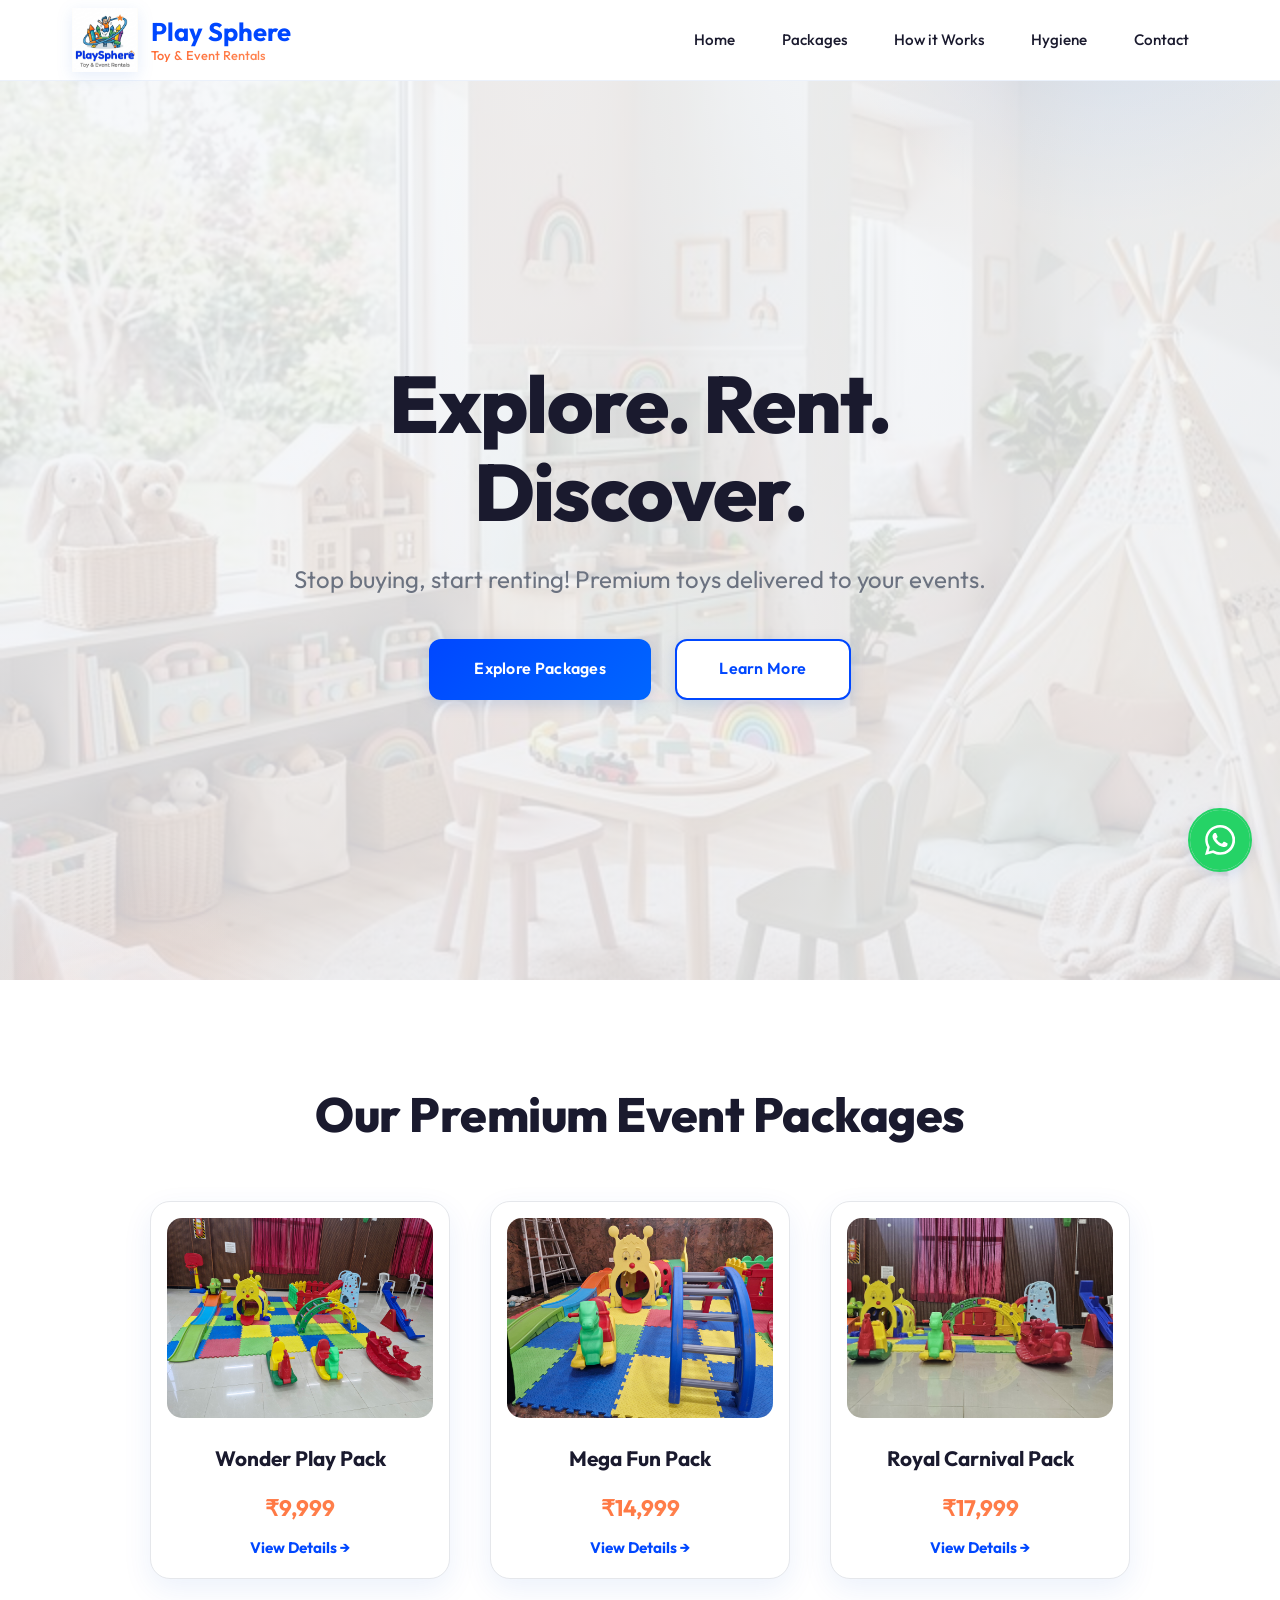
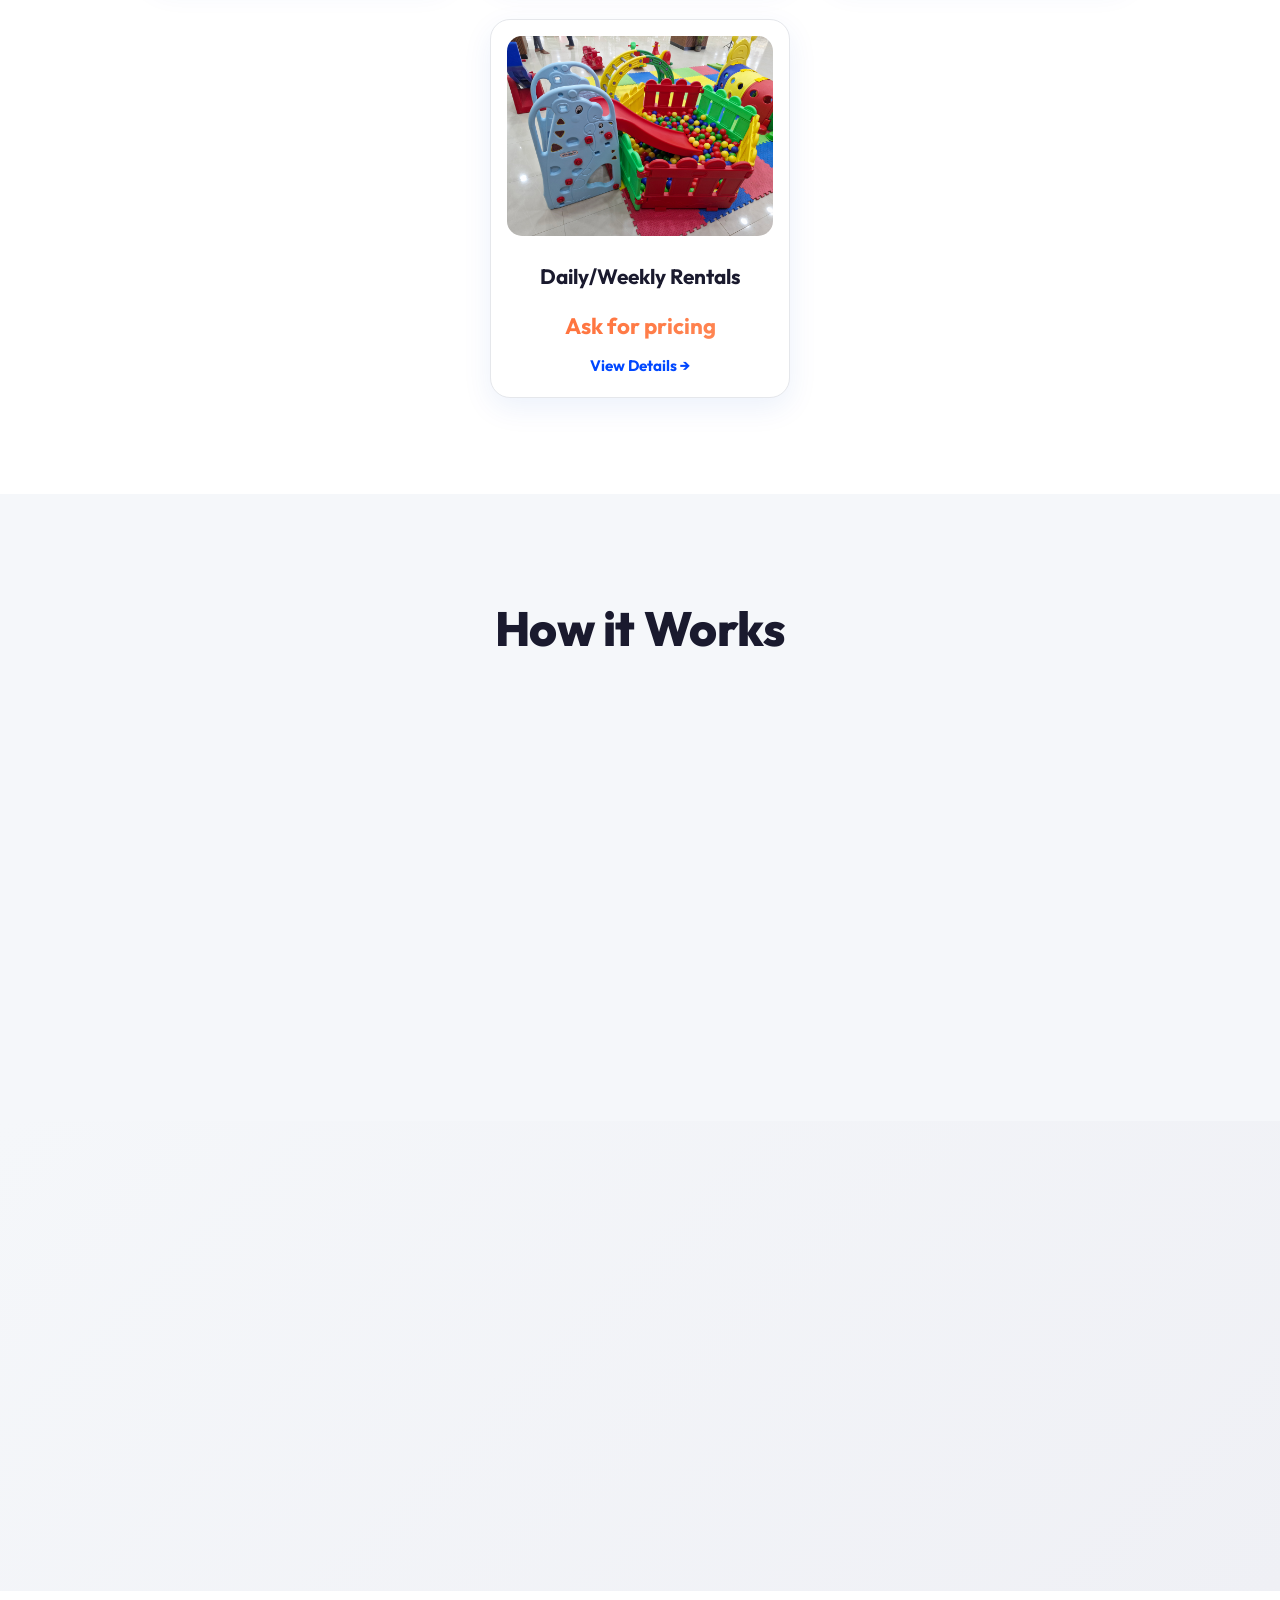
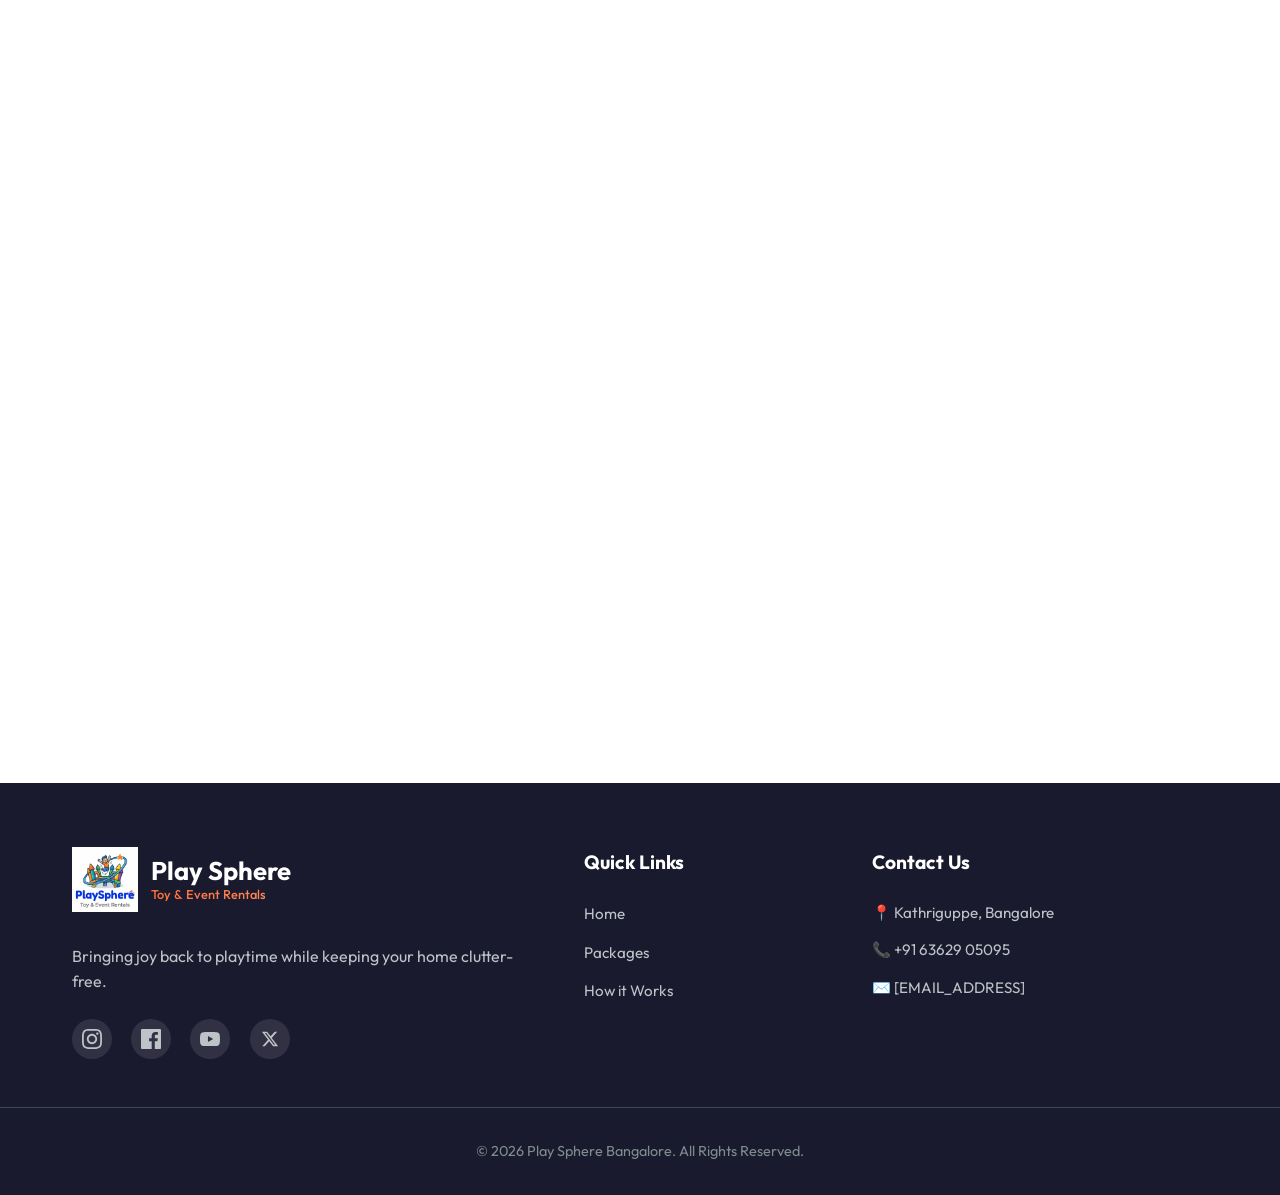
==== commit 1362fa22: "fix" ====
--- a/index.html
+++ b/index.html
@@ -3,6 +3,7 @@
 
 <head>
     <meta charset="UTF-8">
+    <meta name="theme-color" content="#0047FF">
     <meta name="viewport" content="width=device-width, initial-scale=1.0">
     <title>Play Sphere Bangalore - Premium Toy Rental Service</title>
     <meta name="description"
@@ -37,20 +38,16 @@
     <link rel="preconnect" href="https://fonts.googleapis.com">
     <link rel="preconnect" href="https://fonts.gstatic.com" crossorigin>
 
-    <!-- Preload critical assets -->
     <link rel="preload" href="css/style.css" as="style">
     <link rel="preload" href="assets/images/PlaySphere.png" as="image">
-    <link rel="preload" href="assets/images/4.jpg" as="image">
+    <link rel="preload" as="image" href="assets/images/hero-bg.jpg" fetchpriority="high">
+    <link rel="preload" as="image" href="assets/images/1.webp" fetchpriority="high">
 
     <!-- Stylesheet -->
     <link rel="stylesheet" href="css/style.css">
 
-    <!-- Google Fonts: load only needed weights, non-render-blocking via media trick -->
-    <link href="https://fonts.googleapis.com/css2?family=Outfit:wght@400;600;700;800&display=swap" rel="stylesheet"
-        media="print" onload="this.media='all'">
-    <noscript>
-        <link href="https://fonts.googleapis.com/css2?family=Outfit:wght@400;600;700;800&display=swap" rel="stylesheet">
-    </noscript>
+    <!-- Google Fonts: use display=swap for performance -->
+    <link href="https://fonts.googleapis.com/css2?family=Outfit:wght@400;600;700;800&display=swap" rel="stylesheet">
 
     <script type="application/ld+json">
 {
@@ -81,8 +78,8 @@
 <body>
     <header>
         <nav class="container">
-            <a href="#home" class="logo">
-                <img src="assets/images/PlaySphere.png" alt="Play Sphere Logo" width="65" height="65">
+            <a href="#home" class="logo" aria-label="Play Sphere Home">
+                <img src="assets/images/PlaySphere.png" alt="Play Sphere Logo" width="65" height="65" fetchpriority="high">
                 <div class="logo-text">
                     Play Sphere <span>Toy & Event Rentals</span>
                 </div>
--- a/css/style.css
+++ b/css/style.css
@@ -186,11 +186,12 @@
     min-height: 100vh;
     min-height: 100svh;
     /* prevents mobile address-bar resize jank */
-    background: linear-gradient(rgba(245, 247, 250, 0.8), rgba(239, 240, 245, 0.8)),
+    background: linear-gradient(rgba(245, 247, 250, 0.85), rgba(239, 240, 245, 0.85)),
         url('../assets/images/hero-bg.jpg');
-    /* background: var(--bg-gradient), url('../assets/images/hero-bg.jpg'); */
     background-size: cover;
     background-position: center;
+    background-color: #F5F7FA;
+    /* Fallback color */
     display: flex;
     align-items: center;
     justify-content: center;
@@ -320,6 +321,15 @@
     padding: 6rem 0;
 }
 
+section#packages,
+section#how-it-works,
+section#hygiene,
+section#gallery,
+section#contact {
+    content-visibility: auto;
+    contain-intrinsic-size: 0 600px;
+}
+
 .section-title {
     text-align: center;
     font-size: clamp(2rem, 5vw, 3rem);
@@ -336,6 +346,8 @@
 /* ==================== PACKAGES SECTION ==================== */
 .packages {
     background: var(--white);
+    content-visibility: auto;
+    contain-intrinsic-size: 0 800px;
 }
 
 .category-grid {
--- a/css/style.css
+++ b/css/style.css
@@ -186,11 +186,12 @@
     min-height: 100vh;
     min-height: 100svh;
     /* prevents mobile address-bar resize jank */
-    background: linear-gradient(rgba(245, 247, 250, 0.8), rgba(239, 240, 245, 0.8)),
+    background: linear-gradient(rgba(245, 247, 250, 0.85), rgba(239, 240, 245, 0.85)),
         url('../assets/images/hero-bg.jpg');
-    /* background: var(--bg-gradient), url('../assets/images/hero-bg.jpg'); */
     background-size: cover;
     background-position: center;
+    background-color: #F5F7FA;
+    /* Fallback color */
     display: flex;
     align-items: center;
     justify-content: center;
@@ -320,6 +321,15 @@
     padding: 6rem 0;
 }
 
+section#packages,
+section#how-it-works,
+section#hygiene,
+section#gallery,
+section#contact {
+    content-visibility: auto;
+    contain-intrinsic-size: 0 600px;
+}
+
 .section-title {
     text-align: center;
     font-size: clamp(2rem, 5vw, 3rem);
@@ -336,6 +346,8 @@
 /* ==================== PACKAGES SECTION ==================== */
 .packages {
     background: var(--white);
+    content-visibility: auto;
+    contain-intrinsic-size: 0 800px;
 }
 
 .category-grid {
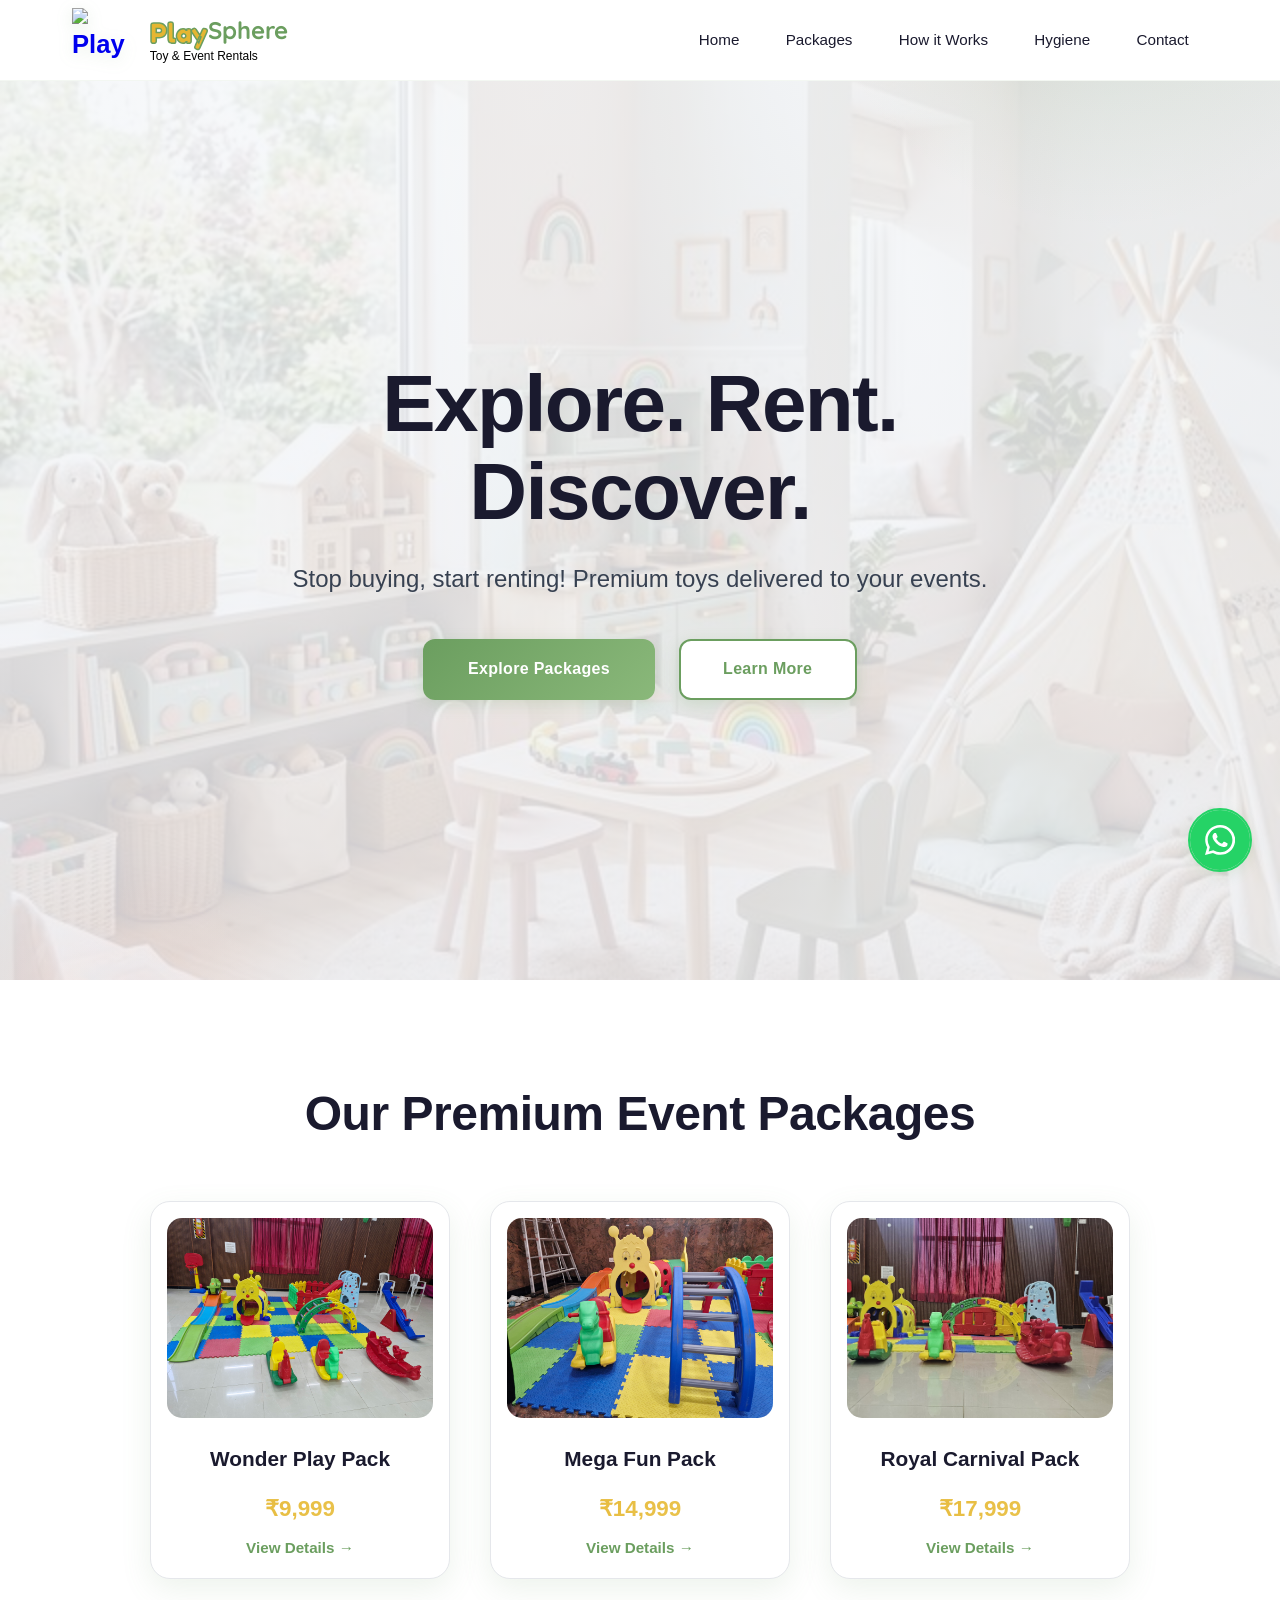
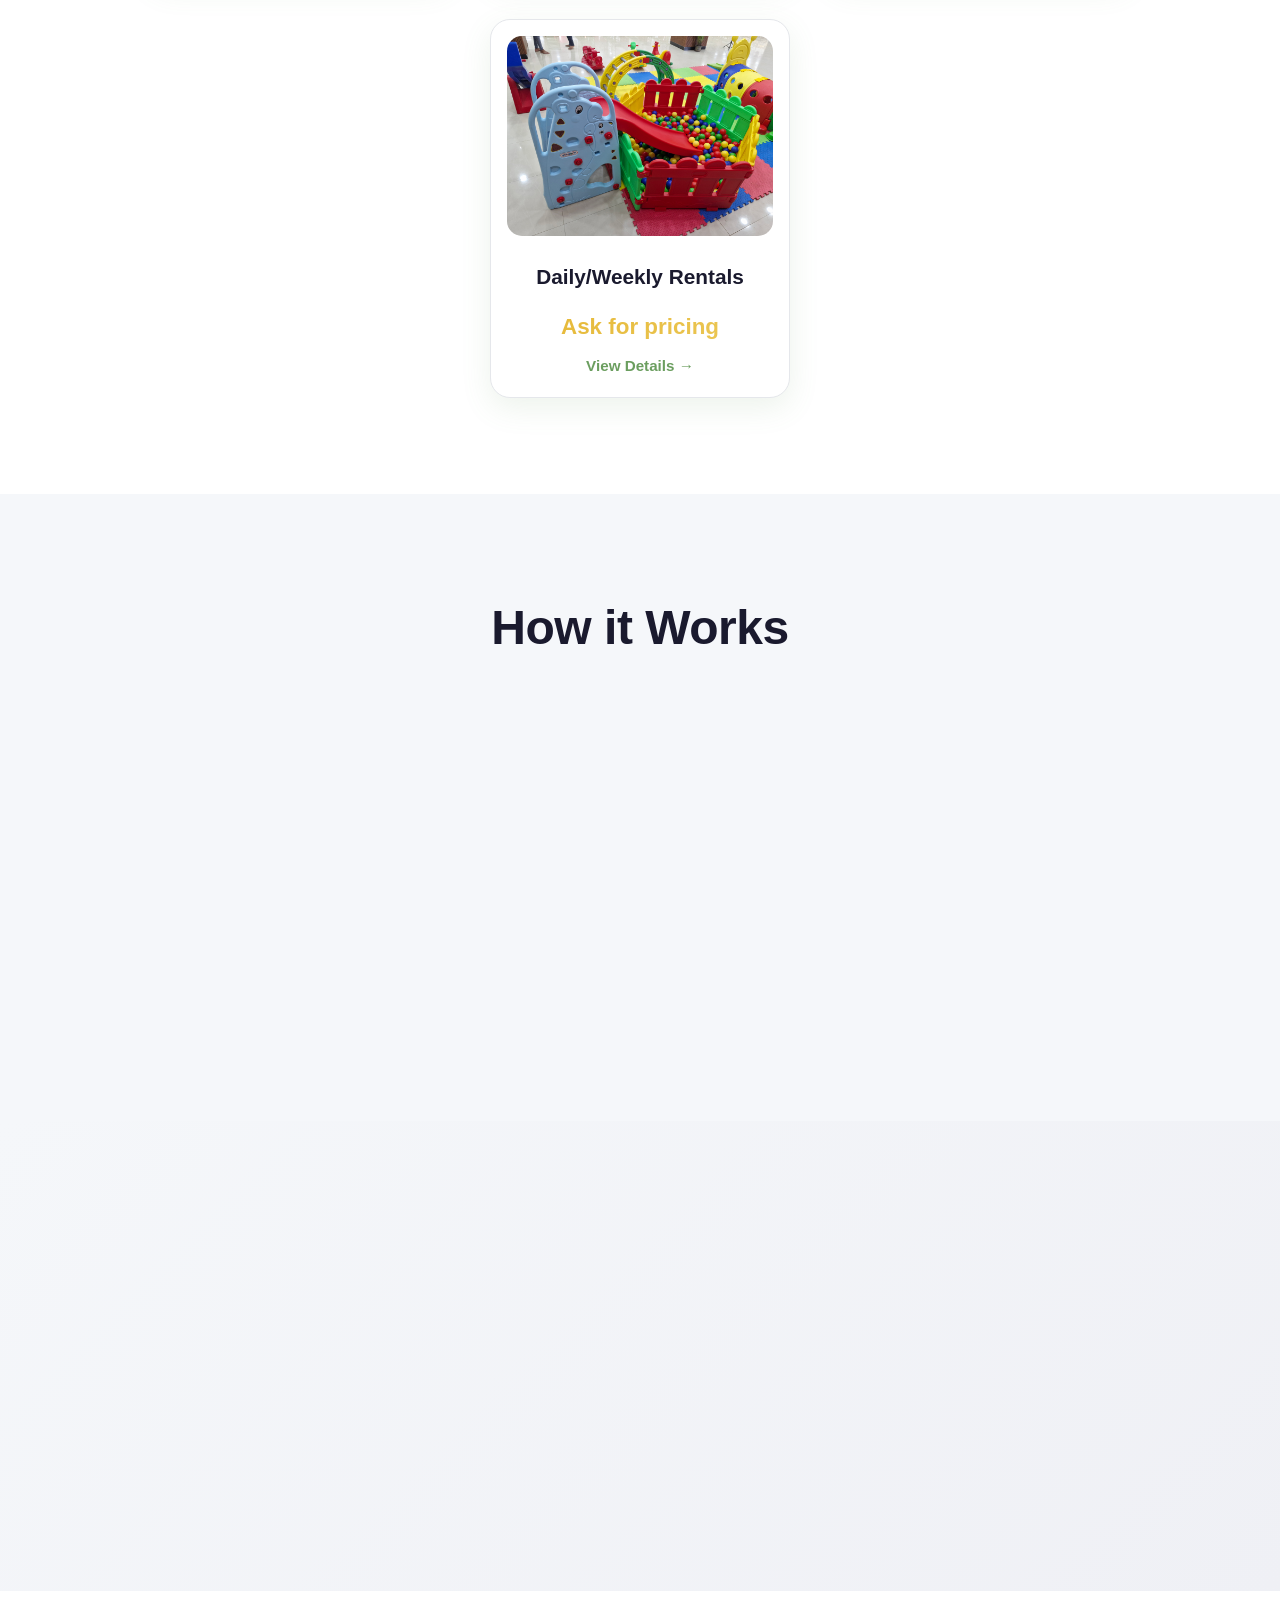
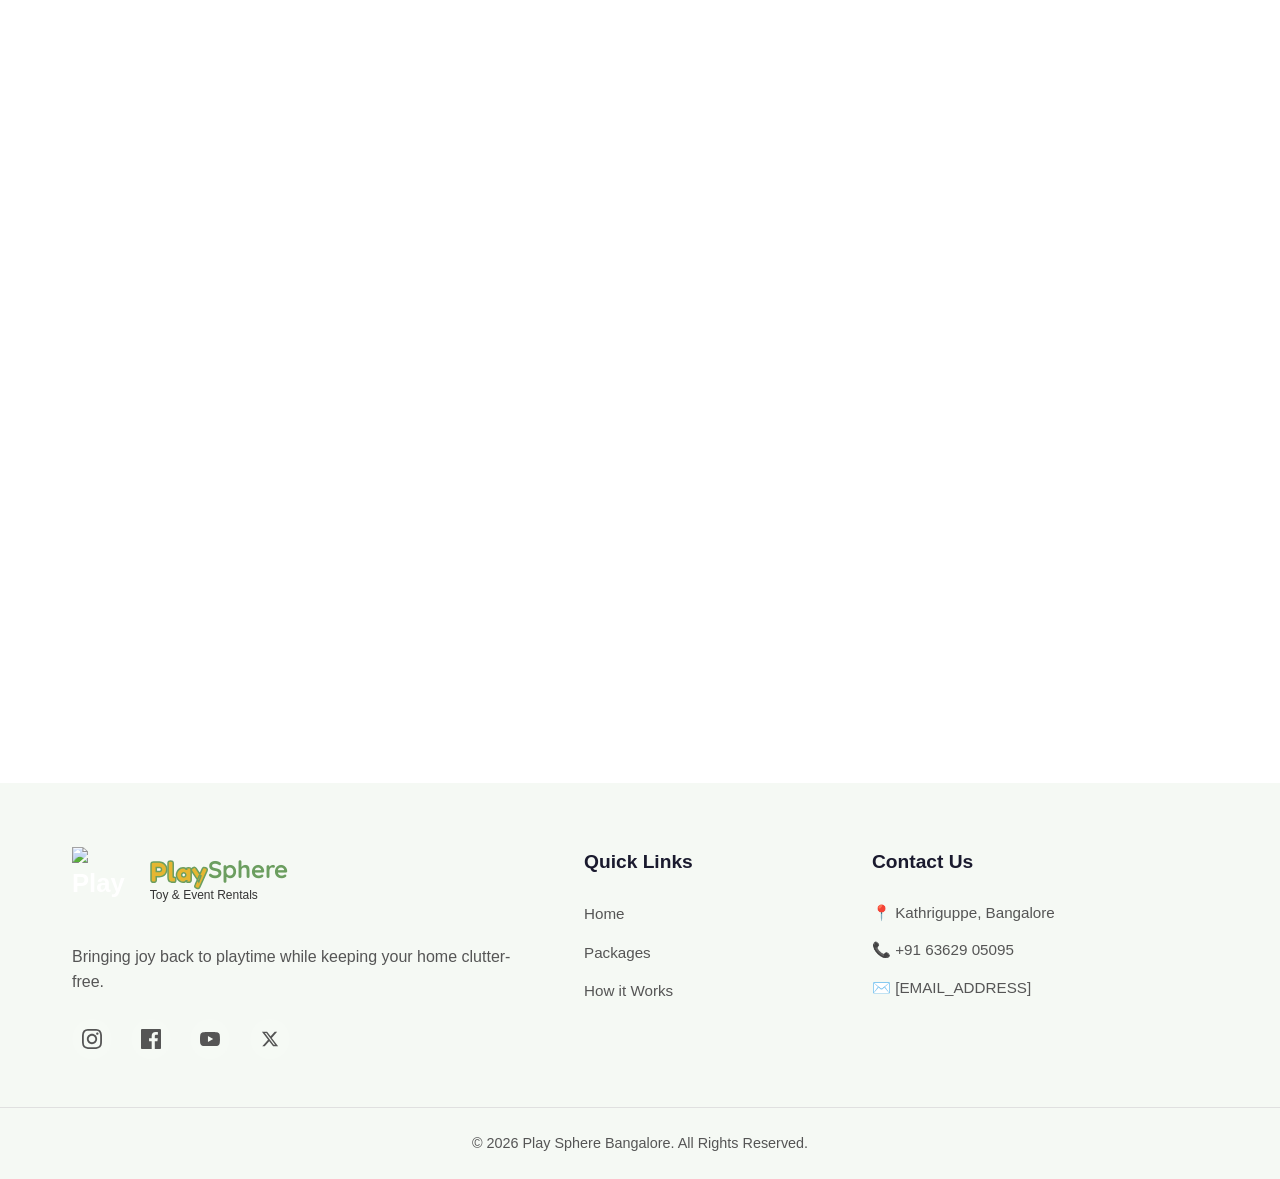
==== commit 36dc8156: "Update" ====
--- a/index.html
+++ b/index.html
@@ -24,7 +24,7 @@
         content="Rent premium toys for your events in Bangalore. Same-day delivery, hygiene guaranteed.">
     <meta property="og:type" content="business.business">
     <meta property="og:url" content="https://www.playsphere.events/">
-    <meta property="og:image" content="https://www.playsphere.events/assets/images/PlaySphere.png">
+    <meta property="og:image" content="https://filedn.eu/lbu0dswNxxUBjQKg0kNdmLu/PlaySphere/playSphereNew.png">
     <meta property="og:image:width" content="1200">
     <meta property="og:image:height" content="630">
 
@@ -32,22 +32,24 @@
     <meta name="twitter:card" content="summary_large_image">
     <meta name="twitter:title" content="Play Sphere Bangalore - Toy Rental Services">
     <meta name="twitter:description" content="Premium toy rental for events in Bangalore">
-    <meta name="twitter:image" content="https://www.playsphere.events/assets/images/PlaySphere.png">
+    <meta name="twitter:image" content="https://filedn.eu/lbu0dswNxxUBjQKg0kNdmLu/PlaySphere/playSphereNew.png">
 
     <!-- Preconnect for fonts (non-blocking) -->
     <link rel="preconnect" href="https://fonts.googleapis.com">
     <link rel="preconnect" href="https://fonts.gstatic.com" crossorigin>
 
     <link rel="preload" href="css/style.css" as="style">
-    <link rel="preload" href="assets/images/PlaySphere.png" as="image">
-    <link rel="preload" as="image" href="assets/images/hero-bg.jpg" fetchpriority="high">
-    <link rel="preload" as="image" href="assets/images/1.webp" fetchpriority="high">
+    <link rel="preload" href="https://filedn.eu/lbu0dswNxxUBjQKg0kNdmLu/PlaySphere/playSphereNew.png" as="image">
+    <link rel="preload" as="image" href="https://filedn.eu/lbu0dswNxxUBjQKg0kNdmLu/PlaySphere/hero-bg.jpg"
+        fetchpriority="high">
+    <link rel="preload" as="image" href="https://filedn.eu/lbu0dswNxxUBjQKg0kNdmLu/PlaySphere/1.webp"
+        fetchpriority="high">
 
     <!-- Stylesheet -->
     <link rel="stylesheet" href="css/style.css">
 
     <!-- Google Fonts: use display=swap for performance -->
-    <link href="https://fonts.googleapis.com/css2?family=Outfit:wght@400;600;700;800&display=swap" rel="stylesheet">
+    <link href="https://fonts.googleapis.com/css2?family=Fredoka+One&family=Quicksand:wght@500;600;700&display=swap" rel="stylesheet">
 
     <script type="application/ld+json">
 {
@@ -79,9 +81,11 @@
     <header>
         <nav class="container">
             <a href="#home" class="logo" aria-label="Play Sphere Home">
-                <img src="assets/images/PlaySphere.png" alt="Play Sphere Logo" width="65" height="65" fetchpriority="high">
+                <img src="https://filedn.eu/lbu0dswNxxUBjQKg0kNdmLu/PlaySphere/playSphereNew.png" alt="Play Sphere Logo"
+                    width="65" height="65" fetchpriority="high">
                 <div class="logo-text">
-                    Play Sphere <span>Toy & Event Rentals</span>
+                    <span class="brand-line"><span class="brand-play">Play</span><span class="brand-sphere">Sphere</span></span>
+                    <span class="tagline">Toy & Event Rentals</span>
                 </div>
             </a>
             <ul>
@@ -218,10 +222,11 @@
         <div class="container footer-grid">
             <div class="footer-info">
                 <a href="#home" class="logo footer-logo">
-                    <img src="assets/images/PlaySphere.png" alt="Play Sphere Logo" width="65" height="65"
-                        loading="lazy">
+                    <img src="https://filedn.eu/lbu0dswNxxUBjQKg0kNdmLu/PlaySphere/playSphereNew.png"
+                        alt="Play Sphere Logo" width="65" height="65" loading="lazy">
                     <div class="logo-text">
-                        Play Sphere <span>Toy & Event Rentals</span>
+                        <span class="brand-line"><span class="brand-play">Play</span><span class="brand-sphere">Sphere</span></span>
+                        <span class="tagline">Toy & Event Rentals</span>
                     </div>
                 </a>
                 <p>Bringing joy back to playtime while keeping your home clutter-free.</p>
--- a/css/style.css
+++ b/css/style.css
@@ -1,39 +1,31 @@
 :root {
-    /* PlaySphere Brand Colors - From Logo */
-    /* --primary: #0052CC;
-    --primary-light: #0066FF;
-    --primary-dark: #003999;
-    --secondary: #FF6B35;
-    --secondary-light: #FF8C5A;
-    --accent: #FFA500; */
+    /* PlaySphere Brand Colors - From Logo (Green & Orange) */
     --dark: #1A1A2E;
     --light: #F5F7FA;
     --white: #ffffff;
-    --gray: #6B7280;
+    --gray: #374151;
     --gray-light: #E5E7EB;
-    --primary: #0047FF;
-    /* Vibrant blue from logo text */
-    --primary-light: #336CFF;
-    --primary-dark: #0036C2;
-    --secondary: #FF6B35;
-    /* Warm orange from logo accents */
-    --secondary-light: #FF8C5A;
-    --accent: #FF9100;
-    /* Star/highlight orange */
-
-    /* Gradients updated with the new brand blue */
-    --primary-gradient: linear-gradient(135deg, #0047FF 0%, #0066FF 100%);
+    --primary: #6B9E5F;
+    /* Green from logo text "sphere" */
+    --primary-light: #8AB87A;
+    --primary-dark: #4E7A44;
+    --secondary: #E5B632;
+    /* Orange from logo pin background */
+    --secondary-light: #ECC95A;
+    --secondary-dark: #B38A26;
+    --accent: #E5B632;
+
     /* Gradients */
+    --primary-gradient: linear-gradient(135deg, #6B9E5F 0%, #8AB87A 100%);
     --bg-gradient: linear-gradient(135deg, #F5F7FA 0%, #EFF0F5 100%);
-    /* --primary-gradient: linear-gradient(135deg, #0052CC 0%, #0066FF 100%); */
-    --secondary-gradient: linear-gradient(135deg, #FF6B35 0%, #FF8C5A 100%);
-    --blend-gradient: linear-gradient(135deg, #0052CC 0%, #FF6B35 100%);
+    --secondary-gradient: linear-gradient(135deg, #E5B632 0%, #ECC95A 100%);
+    --blend-gradient: linear-gradient(135deg, #6B9E5F 0%, #E5B632 100%);
 
     /* Shadows */
-    --card-shadow: 0 10px 30px rgba(0, 82, 204, 0.08);
-    --card-shadow-hover: 0 20px 40px rgba(0, 82, 204, 0.12);
-    --btn-shadow: 0 4px 15px rgba(0, 82, 204, 0.15);
-    --btn-shadow-hover: 0 8px 25px rgba(0, 82, 204, 0.25);
+    --card-shadow: 0 10px 30px rgba(107, 158, 95, 0.12);
+    --card-shadow-hover: 0 20px 40px rgba(107, 158, 95, 0.16);
+    --btn-shadow: 0 4px 15px rgba(107, 158, 95, 0.2);
+    --btn-shadow-hover: 0 8px 25px rgba(107, 158, 95, 0.3);
 }
 
 * {
@@ -69,7 +61,7 @@
     top: 0;
     width: 100%;
     z-index: 1000;
-    border-bottom: 1px solid rgba(0, 82, 204, 0.08);
+    border-bottom: 1px solid rgba(107, 158, 95, 0.08);
     transition: box-shadow 0.3s ease, border-color 0.3s ease;
 }
 
@@ -104,37 +96,50 @@
     height: 65px;
     width: auto;
     object-fit: contain;
-    filter: drop-shadow(0 4px 8px rgba(0, 82, 204, 0.1));
+    filter: drop-shadow(0 4px 8px rgba(107, 158, 95, 0.15));
     transition: filter 0.3s ease;
 }
 
 .logo:hover img {
-    filter: drop-shadow(0 6px 12px rgba(0, 82, 204, 0.2));
+    filter: drop-shadow(0 6px 12px rgba(107, 158, 95, 0.25));
 }
 
 .logo-text {
     display: flex;
     flex-direction: column;
     line-height: 1.1;
-    color: var(--primary);
-    /* This makes "Play Sphere" the brand blue */
+    color: #000;
     font-weight: 700;
-    /* Ensures it looks bold like the logo */
-}
-
-.logo-text::first-line {
+    font-size: 1.5rem;
+}
+
+.brand-line {
+    display: flex;
+    flex-direction: row;
+    gap: 0;
+}
+
+.tagline {
+    font-size: 0.75rem;
+    font-weight: 500;
+    color: #000;
+    margin-top: 2px;
+}
+
+.brand-play {
+    font-family: 'Fredoka One', cursive;
+    font-size: 1.8rem;
+    color: #E5B632;
+    -webkit-text-stroke: 1.5px #6B9E5F;
+}
+
+.brand-sphere {
+    font-family: 'Quicksand', sans-serif;
     font-weight: 700;
-}
-
-.logo span {
-    background: var(--secondary-gradient);
-    -webkit-background-clip: text;
-    -webkit-text-fill-color: transparent;
-    background-clip: text;
-    font-size: 0.8rem;
-    font-weight: 500;
-    margin-top: 2px;
-}
+    color: #6B9E5F;
+}
+
+
 
 nav ul {
     display: flex;
@@ -173,7 +178,7 @@
 
 nav ul li a:hover {
     color: var(--primary);
-    background: rgba(0, 82, 204, 0.05);
+    background: rgba(107, 158, 95, 0.08);
 }
 
 nav ul li a:hover::before {
@@ -207,7 +212,7 @@
     right: -10%;
     width: 600px;
     height: 600px;
-    background: radial-gradient(circle, rgba(0, 102, 255, 0.1) 0%, transparent 70%);
+    background: radial-gradient(circle, rgba(107, 158, 95, 0.15) 0%, transparent 70%);
     border-radius: 50%;
 }
 
@@ -563,8 +568,8 @@
 
 /* ==================== FOOTER ==================== */
 footer {
-    background-color: var(--dark);
-    color: var(--white);
+    background-color: #f5f9f4;
+    color: var(--dark);
     padding: 4rem 0 0;
 }
 
@@ -594,7 +599,15 @@
 
 /* Ensure "Play Sphere" in footer is bright enough to read */
 .footer-info .logo-text {
-    color: var(--white);
+    color: #1A1A2E;
+}
+
+.footer-info .brand-play {
+    -webkit-text-stroke: 1.5px #6B9E5F;
+}
+
+.footer-info .tagline {
+    color: #333;
 }
 
 .footer-info .logo:hover {
@@ -603,7 +616,7 @@
 }
 
 .footer-info p {
-    color: #bdc3c7;
+    color: #555;
     line-height: 1.6;
 }
 
@@ -616,14 +629,14 @@
 }
 
 .footer-links ul li a {
-    color: #bdc3c7;
+    color: #555;
     text-decoration: none;
     transition: color 0.3s ease, transform 0.3s ease;
     font-size: 0.95rem;
 }
 
 .footer-links ul li a:hover {
-    color: var(--secondary);
+    color: #6B9E5F;
     transform: translateX(4px);
 }
 
@@ -631,11 +644,11 @@
 .footer-links h4 {
     margin-bottom: 1.5rem;
     font-size: 1.2rem;
-    color: var(--white);
+    color: #1A1A2E;
 }
 
 .footer-contact p {
-    color: #bdc3c7;
+    color: #555;
     font-size: 0.95rem;
     margin-bottom: 0.8rem;
 }
@@ -647,7 +660,7 @@
 }
 
 .social-links a {
-    color: #bdc3c7;
+    color: #555;
     transition: background 0.3s ease, color 0.3s ease, transform 0.3s ease;
     display: flex;
     align-items: center;
@@ -665,10 +678,10 @@
 }
 
 .footer-bottom {
-    border-top: 1px solid #3d4a4d;
-    padding: 2rem 0;
+    border-top: 1px solid #e0e0e0;
+    padding: 1.5rem 0;
     text-align: center;
-    color: #7f8c8d;
+    color: #555;
     font-size: 0.9rem;
 }
 
@@ -975,9 +988,9 @@
     width: 10px;
     height: 10px;
     border-radius: 50%;
-    background: rgba(255, 255, 255, 0.5);
+    background: rgba(0, 0, 0, 0.3);
     cursor: pointer;
-    border: 1px solid rgba(0, 0, 0, 0.1);
+    border: 1px solid rgba(0, 0, 0, 0.15);
     transition: background 0.3s ease, transform 0.3s ease;
 }
 
--- a/css/style.css
+++ b/css/style.css
@@ -1,39 +1,31 @@
 :root {
-    /* PlaySphere Brand Colors - From Logo */
-    /* --primary: #0052CC;
-    --primary-light: #0066FF;
-    --primary-dark: #003999;
-    --secondary: #FF6B35;
-    --secondary-light: #FF8C5A;
-    --accent: #FFA500; */
+    /* PlaySphere Brand Colors - From Logo (Green & Orange) */
     --dark: #1A1A2E;
     --light: #F5F7FA;
     --white: #ffffff;
-    --gray: #6B7280;
+    --gray: #374151;
     --gray-light: #E5E7EB;
-    --primary: #0047FF;
-    /* Vibrant blue from logo text */
-    --primary-light: #336CFF;
-    --primary-dark: #0036C2;
-    --secondary: #FF6B35;
-    /* Warm orange from logo accents */
-    --secondary-light: #FF8C5A;
-    --accent: #FF9100;
-    /* Star/highlight orange */
-
-    /* Gradients updated with the new brand blue */
-    --primary-gradient: linear-gradient(135deg, #0047FF 0%, #0066FF 100%);
+    --primary: #6B9E5F;
+    /* Green from logo text "sphere" */
+    --primary-light: #8AB87A;
+    --primary-dark: #4E7A44;
+    --secondary: #E5B632;
+    /* Orange from logo pin background */
+    --secondary-light: #ECC95A;
+    --secondary-dark: #B38A26;
+    --accent: #E5B632;
+
     /* Gradients */
+    --primary-gradient: linear-gradient(135deg, #6B9E5F 0%, #8AB87A 100%);
     --bg-gradient: linear-gradient(135deg, #F5F7FA 0%, #EFF0F5 100%);
-    /* --primary-gradient: linear-gradient(135deg, #0052CC 0%, #0066FF 100%); */
-    --secondary-gradient: linear-gradient(135deg, #FF6B35 0%, #FF8C5A 100%);
-    --blend-gradient: linear-gradient(135deg, #0052CC 0%, #FF6B35 100%);
+    --secondary-gradient: linear-gradient(135deg, #E5B632 0%, #ECC95A 100%);
+    --blend-gradient: linear-gradient(135deg, #6B9E5F 0%, #E5B632 100%);
 
     /* Shadows */
-    --card-shadow: 0 10px 30px rgba(0, 82, 204, 0.08);
-    --card-shadow-hover: 0 20px 40px rgba(0, 82, 204, 0.12);
-    --btn-shadow: 0 4px 15px rgba(0, 82, 204, 0.15);
-    --btn-shadow-hover: 0 8px 25px rgba(0, 82, 204, 0.25);
+    --card-shadow: 0 10px 30px rgba(107, 158, 95, 0.12);
+    --card-shadow-hover: 0 20px 40px rgba(107, 158, 95, 0.16);
+    --btn-shadow: 0 4px 15px rgba(107, 158, 95, 0.2);
+    --btn-shadow-hover: 0 8px 25px rgba(107, 158, 95, 0.3);
 }
 
 * {
@@ -69,7 +61,7 @@
     top: 0;
     width: 100%;
     z-index: 1000;
-    border-bottom: 1px solid rgba(0, 82, 204, 0.08);
+    border-bottom: 1px solid rgba(107, 158, 95, 0.08);
     transition: box-shadow 0.3s ease, border-color 0.3s ease;
 }
 
@@ -104,37 +96,50 @@
     height: 65px;
     width: auto;
     object-fit: contain;
-    filter: drop-shadow(0 4px 8px rgba(0, 82, 204, 0.1));
+    filter: drop-shadow(0 4px 8px rgba(107, 158, 95, 0.15));
     transition: filter 0.3s ease;
 }
 
 .logo:hover img {
-    filter: drop-shadow(0 6px 12px rgba(0, 82, 204, 0.2));
+    filter: drop-shadow(0 6px 12px rgba(107, 158, 95, 0.25));
 }
 
 .logo-text {
     display: flex;
     flex-direction: column;
     line-height: 1.1;
-    color: var(--primary);
-    /* This makes "Play Sphere" the brand blue */
+    color: #000;
     font-weight: 700;
-    /* Ensures it looks bold like the logo */
-}
-
-.logo-text::first-line {
+    font-size: 1.5rem;
+}
+
+.brand-line {
+    display: flex;
+    flex-direction: row;
+    gap: 0;
+}
+
+.tagline {
+    font-size: 0.75rem;
+    font-weight: 500;
+    color: #000;
+    margin-top: 2px;
+}
+
+.brand-play {
+    font-family: 'Fredoka One', cursive;
+    font-size: 1.8rem;
+    color: #E5B632;
+    -webkit-text-stroke: 1.5px #6B9E5F;
+}
+
+.brand-sphere {
+    font-family: 'Quicksand', sans-serif;
     font-weight: 700;
-}
-
-.logo span {
-    background: var(--secondary-gradient);
-    -webkit-background-clip: text;
-    -webkit-text-fill-color: transparent;
-    background-clip: text;
-    font-size: 0.8rem;
-    font-weight: 500;
-    margin-top: 2px;
-}
+    color: #6B9E5F;
+}
+
+
 
 nav ul {
     display: flex;
@@ -173,7 +178,7 @@
 
 nav ul li a:hover {
     color: var(--primary);
-    background: rgba(0, 82, 204, 0.05);
+    background: rgba(107, 158, 95, 0.08);
 }
 
 nav ul li a:hover::before {
@@ -207,7 +212,7 @@
     right: -10%;
     width: 600px;
     height: 600px;
-    background: radial-gradient(circle, rgba(0, 102, 255, 0.1) 0%, transparent 70%);
+    background: radial-gradient(circle, rgba(107, 158, 95, 0.15) 0%, transparent 70%);
     border-radius: 50%;
 }
 
@@ -563,8 +568,8 @@
 
 /* ==================== FOOTER ==================== */
 footer {
-    background-color: var(--dark);
-    color: var(--white);
+    background-color: #f5f9f4;
+    color: var(--dark);
     padding: 4rem 0 0;
 }
 
@@ -594,7 +599,15 @@
 
 /* Ensure "Play Sphere" in footer is bright enough to read */
 .footer-info .logo-text {
-    color: var(--white);
+    color: #1A1A2E;
+}
+
+.footer-info .brand-play {
+    -webkit-text-stroke: 1.5px #6B9E5F;
+}
+
+.footer-info .tagline {
+    color: #333;
 }
 
 .footer-info .logo:hover {
@@ -603,7 +616,7 @@
 }
 
 .footer-info p {
-    color: #bdc3c7;
+    color: #555;
     line-height: 1.6;
 }
 
@@ -616,14 +629,14 @@
 }
 
 .footer-links ul li a {
-    color: #bdc3c7;
+    color: #555;
     text-decoration: none;
     transition: color 0.3s ease, transform 0.3s ease;
     font-size: 0.95rem;
 }
 
 .footer-links ul li a:hover {
-    color: var(--secondary);
+    color: #6B9E5F;
     transform: translateX(4px);
 }
 
@@ -631,11 +644,11 @@
 .footer-links h4 {
     margin-bottom: 1.5rem;
     font-size: 1.2rem;
-    color: var(--white);
+    color: #1A1A2E;
 }
 
 .footer-contact p {
-    color: #bdc3c7;
+    color: #555;
     font-size: 0.95rem;
     margin-bottom: 0.8rem;
 }
@@ -647,7 +660,7 @@
 }
 
 .social-links a {
-    color: #bdc3c7;
+    color: #555;
     transition: background 0.3s ease, color 0.3s ease, transform 0.3s ease;
     display: flex;
     align-items: center;
@@ -665,10 +678,10 @@
 }
 
 .footer-bottom {
-    border-top: 1px solid #3d4a4d;
-    padding: 2rem 0;
+    border-top: 1px solid #e0e0e0;
+    padding: 1.5rem 0;
     text-align: center;
-    color: #7f8c8d;
+    color: #555;
     font-size: 0.9rem;
 }
 
@@ -975,9 +988,9 @@
     width: 10px;
     height: 10px;
     border-radius: 50%;
-    background: rgba(255, 255, 255, 0.5);
+    background: rgba(0, 0, 0, 0.3);
     cursor: pointer;
-    border: 1px solid rgba(0, 0, 0, 0.1);
+    border: 1px solid rgba(0, 0, 0, 0.15);
     transition: background 0.3s ease, transform 0.3s ease;
 }
 
